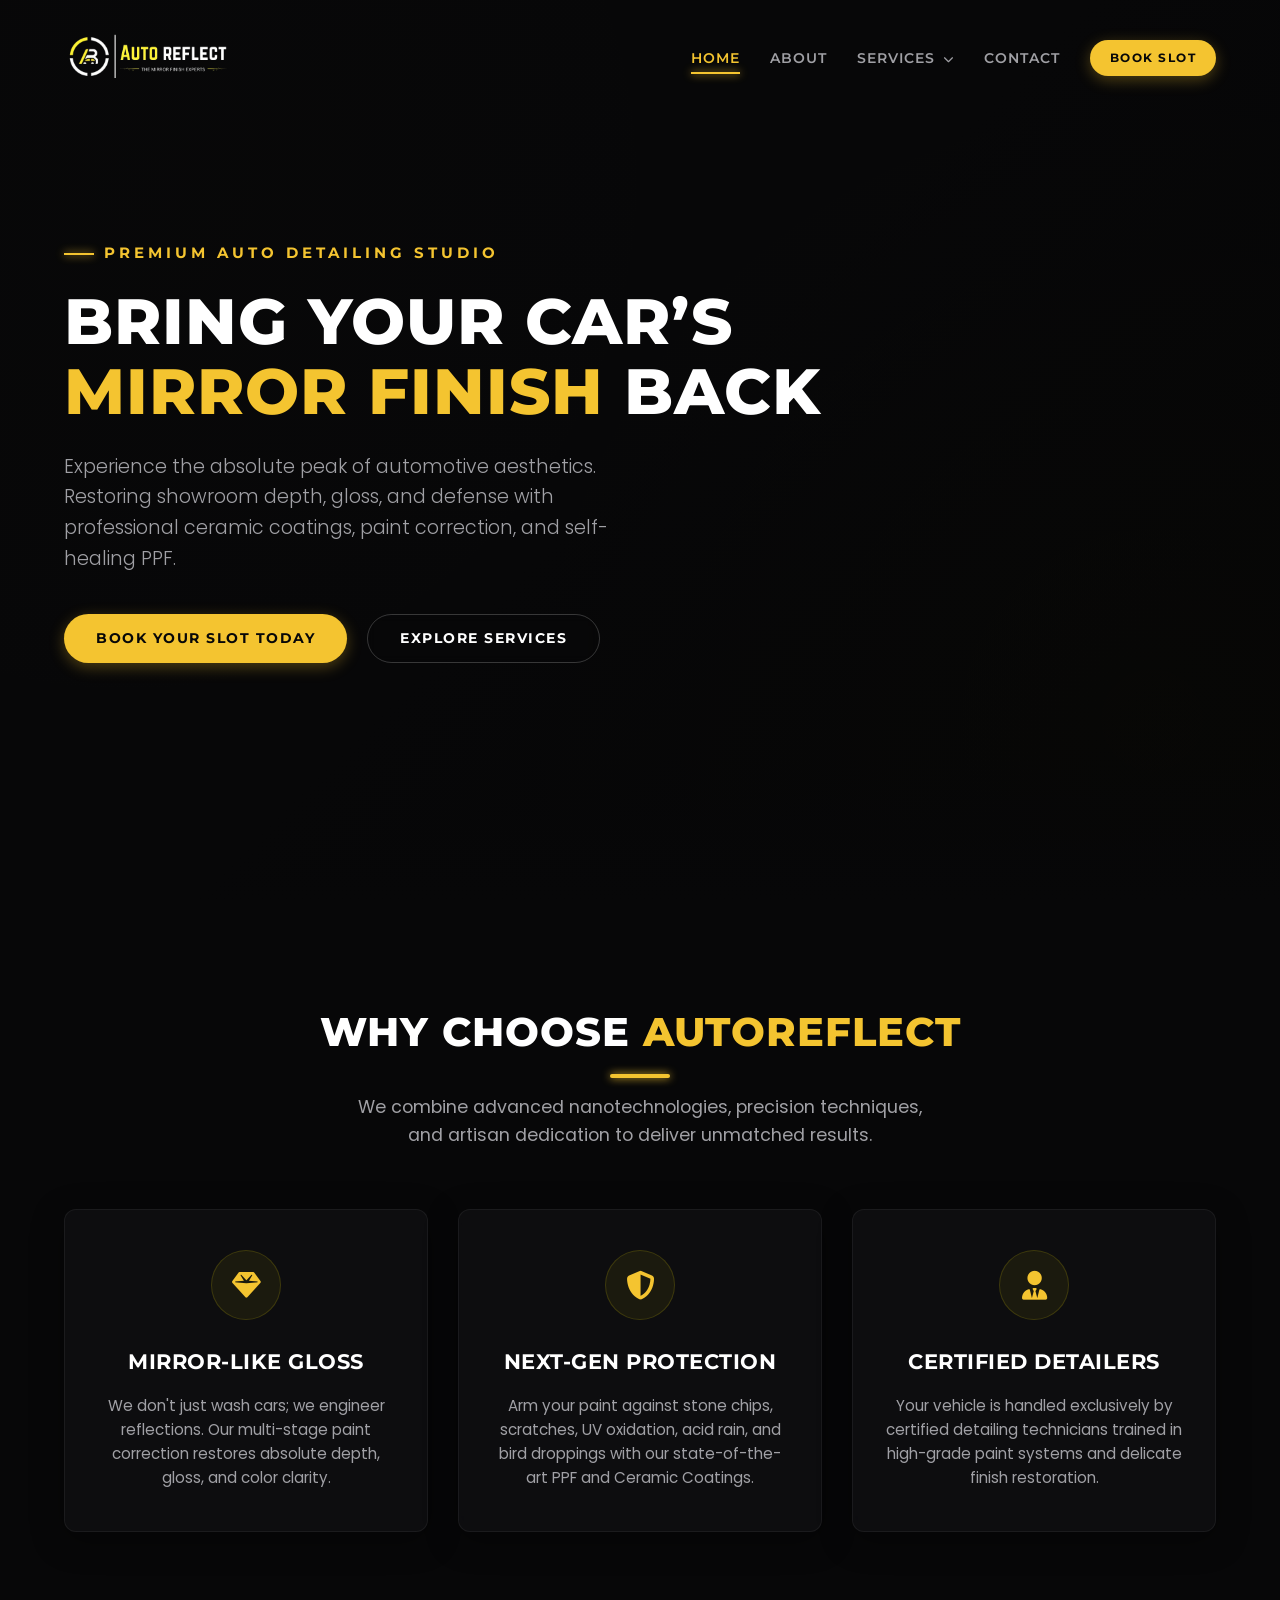
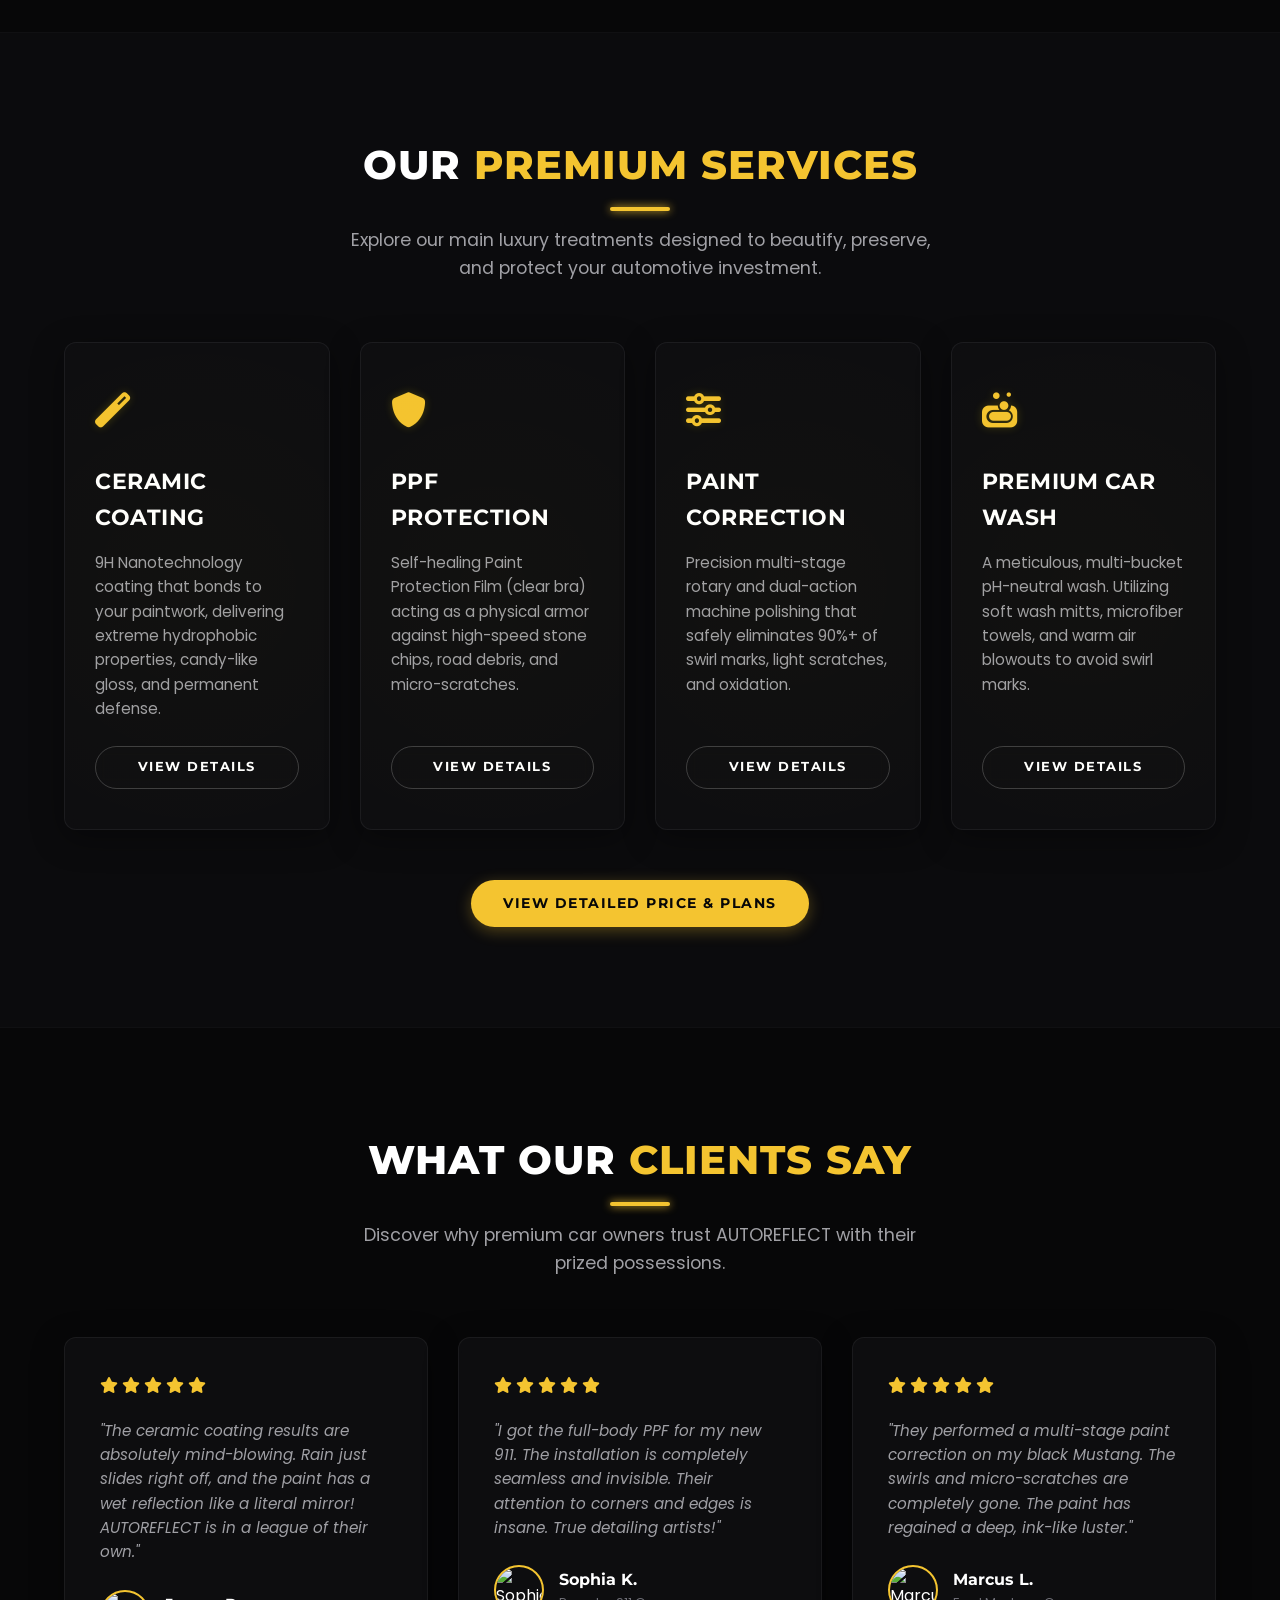
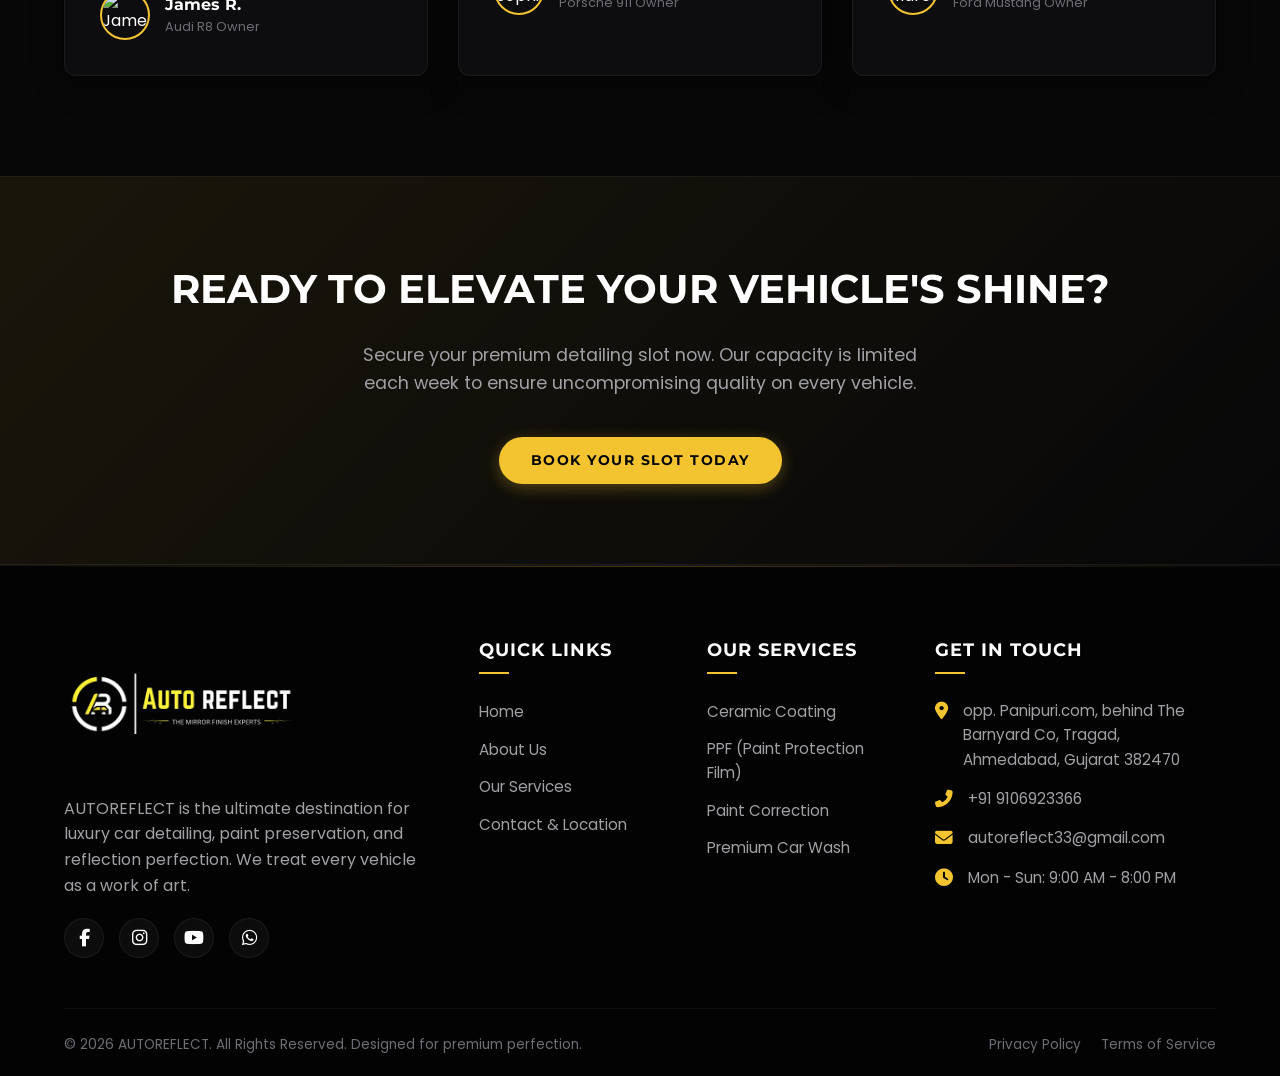
==== index.html @ 8449af45 "Initial commit - AutoReflect static website" ====
<!DOCTYPE html>
<html lang="en">
<head>
    <meta charset="UTF-8">
    <meta name="viewport" content="width=device-width, initial-scale=1.0">
    <meta name="description" content="AUTOREFLECT is a premium auto detailing studio. Bring your car's mirror finish back with our professional ceramic coating, PPF, paint correction, and custom washing services.">
    <meta name="keywords" content="auto detailing, ceramic coating, paint protection film, PPF, paint correction, car wash, luxury car care, mirror finish">
    <meta name="author" content="AUTOREFLECT">
    
    <!-- Dynamic Page Title -->
    <title>Home | AUTOREFLECT - The Mirror Finish Experts</title>
    
    <!-- Favicon -->
    <link rel="icon" type="image/png" href="Untitled_design__9_-removebg-preview.png">
    
    <!-- FontAwesome CDN for Premium Icons -->
    <link rel="stylesheet" href="https://cdnjs.cloudflare.com/ajax/libs/font-awesome/6.4.0/css/all.min.css" integrity="sha512-iecdLmaskl7CVkqkXNQ/ZH/XLlvWZOJyj7Yy7tcenmpD1ypASozpmT/E0iPtmFIB46ZmdtAc9eNBvH0H/ZpiBw==" crossorigin="anonymous" referrerpolicy="no-referrer" />
    
    <!-- Custom Stylesheet -->
    <link rel="stylesheet" href="style.css">
</head>
<body>

    <!-- Header Navigation -->
    <header>
        <div class="container">
            <a href="index.html" class="logo-container" aria-label="AUTOREFLECT Home">
                <img src="autoreflectpng.png" alt="AUTOREFLECT Logo" class="logo-img">
            </a>
            
            <!-- Mobile Menu Toggle Button -->
            <button class="hamburger" aria-label="Toggle Navigation menu">
                <span class="hamburger-line"></span>
                <span class="hamburger-line"></span>
                <span class="hamburger-line"></span>
            </button>
            
            <!-- Main Navigation Links -->
            <nav>
                <ul class="nav-menu">
                    <li><a href="index.html" class="nav-link">Home</a></li>
                    <li><a href="about.html" class="nav-link">About</a></li>
                    <li class="nav-item dropdown">
                        <a href="services.html" class="nav-link dropdown-toggle">Services <i class="fas fa-chevron-down" style="font-size: 0.65rem; margin-left: 3px; transition: var(--transition-fast);"></i></a>
                        <ul class="dropdown-menu">
                            <li><a href="ceramic.html" class="dropdown-link">Ceramic Coating</a></li>
                            <li><a href="ppf.html" class="dropdown-link">PPF Protection</a></li>
                            <li><a href="paint.html" class="dropdown-link">Paint Correction</a></li>
                            <li><a href="wash.html" class="dropdown-link">Premium Car Wash</a></li>
                        </ul>
                    </li>
                    <li><a href="contact.html" class="nav-link">Contact</a></li>
                    <li><a href="contact.html" class="btn btn-primary btn-glow btn-sm" style="padding: 8px 20px; font-size: 0.75rem;">Book Slot</a></li>
                </ul>
            </nav>
        </div>
    </header>

    <!-- Hero Section -->
    <section class="hero">
        <!-- Hero Background Image (Glossy Luxury Car) -->
        <div class="hero-bg home-hero-bg"></div>
        <div class="hero-overlay"></div>
        
        <div class="container">
            <div class="hero-content">
                <span class="hero-tagline">Premium Auto Detailing Studio</span>
                <h1 class="hero-title reveal">Bring Your Car’s <span class="highlight">Mirror Finish</span> Back</h1>
                <p class="hero-subtitle reveal delay-100">Experience the absolute peak of automotive aesthetics. Restoring showroom depth, gloss, and defense with professional ceramic coatings, paint correction, and self-healing PPF.</p>
                <div class="hero-buttons reveal delay-200">
                    <a href="contact.html" class="btn btn-primary btn-glow">Book Your Slot Today</a>
                    <a href="services.html" class="btn btn-secondary">Explore Services</a>
                </div>
            </div>
        </div>
    </section>

    <!-- Section 1: Why Choose Us -->
    <section class="why-choose-us" style="background-color: var(--bg-dark);">
        <div class="container">
            <div class="section-header reveal">
                <h2>Why Choose <span class="highlight">AUTOREFLECT</span></h2>
                <p>We combine advanced nanotechnologies, precision techniques, and artisan dedication to deliver unmatched results.</p>
            </div>
            
            <div class="why-grid">
                <!-- Card 1 -->
                <div class="why-card glass-panel reveal delay-100">
                    <div class="icon-box">
                        <i class="fas fa-gem"></i>
                    </div>
                    <h3>Mirror-Like Gloss</h3>
                    <p>We don't just wash cars; we engineer reflections. Our multi-stage paint correction restores absolute depth, gloss, and color clarity.</p>
                </div>
                
                <!-- Card 2 -->
                <div class="why-card glass-panel reveal delay-200">
                    <div class="icon-box">
                        <i class="fas fa-shield-halved"></i>
                    </div>
                    <h3>Next-Gen Protection</h3>
                    <p>Arm your paint against stone chips, scratches, UV oxidation, acid rain, and bird droppings with our state-of-the-art PPF and Ceramic Coatings.</p>
                </div>
                
                <!-- Card 3 -->
                <div class="why-card glass-panel reveal delay-300">
                    <div class="icon-box">
                        <i class="fas fa-user-tie"></i>
                    </div>
                    <h3>Certified Detailers</h3>
                    <p>Your vehicle is handled exclusively by certified detailing technicians trained in high-grade paint systems and delicate finish restoration.</p>
                </div>
            </div>
        </div>
    </section>

    <!-- Section 2: Our Services Preview -->
    <section class="services-preview" style="background-color: #0b0b0d; border-top: 1px solid rgba(255, 255, 255, 0.02); border-bottom: 1px solid rgba(255, 255, 255, 0.02);">
        <div class="container">
            <div class="section-header reveal">
                <h2>Our <span class="highlight">Premium Services</span></h2>
                <p>Explore our main luxury treatments designed to beautify, preserve, and protect your automotive investment.</p>
            </div>
            
            <div class="services-preview-grid">
                <!-- Service 1 -->
                <div class="service-card glass-panel reveal-left delay-100">
                    <div class="service-icon"><i class="fas fa-magic"></i></div>
                    <h3>Ceramic Coating</h3>
                    <p>9H Nanotechnology coating that bonds to your paintwork, delivering extreme hydrophobic properties, candy-like gloss, and permanent defense.</p>
                    <a href="ceramic.html" class="btn btn-secondary btn-sm" style="padding: 10px 20px; font-size: 0.8rem;">View Details</a>
                </div>
                
                <!-- Service 2 -->
                <div class="service-card glass-panel reveal-left">
                    <div class="service-icon"><i class="fas fa-shield"></i></div>
                    <h3>PPF Protection</h3>
                    <p>Self-healing Paint Protection Film (clear bra) acting as a physical armor against high-speed stone chips, road debris, and micro-scratches.</p>
                    <a href="ppf.html" class="btn btn-secondary btn-sm" style="padding: 10px 20px; font-size: 0.8rem;">View Details</a>
                </div>
                
                <!-- Service 3 -->
                <div class="service-card glass-panel reveal-right">
                    <div class="service-icon"><i class="fas fa-sliders"></i></div>
                    <h3>Paint Correction</h3>
                    <p>Precision multi-stage rotary and dual-action machine polishing that safely eliminates 90%+ of swirl marks, light scratches, and oxidation.</p>
                    <a href="paint.html" class="btn btn-secondary btn-sm" style="padding: 10px 20px; font-size: 0.8rem;">View Details</a>
                </div>
                
                <!-- Service 4 -->
                <div class="service-card glass-panel reveal-right delay-100">
                    <div class="service-icon"><i class="fas fa-soap"></i></div>
                    <h3>Premium Car Wash</h3>
                    <p>A meticulous, multi-bucket pH-neutral wash. Utilizing soft wash mitts, microfiber towels, and warm air blowouts to avoid swirl marks.</p>
                    <a href="wash.html" class="btn btn-secondary btn-sm" style="padding: 10px 20px; font-size: 0.8rem;">View Details</a>
                </div>
            </div>
            
            <div style="text-align: center; margin-top: 40px;" class="reveal">
                <a href="services.html" class="btn btn-primary btn-glow">View Detailed Price & Plans</a>
            </div>
        </div>
    </section>

    <!-- Section 3: Customer Trust / Reviews -->
    <section class="testimonials" style="background-color: var(--bg-dark);">
        <div class="container">
            <div class="section-header reveal">
                <h2>What Our <span class="highlight">Clients Say</span></h2>
                <p>Discover why premium car owners trust AUTOREFLECT with their prized possessions.</p>
            </div>
            
            <div class="testimonials-slider">
                <!-- Review 1 -->
                <div class="testimonial-card glass-panel reveal delay-100">
                    <div class="testimonial-stars">
                        <i class="fas fa-star"></i>
                        <i class="fas fa-star"></i>
                        <i class="fas fa-star"></i>
                        <i class="fas fa-star"></i>
                        <i class="fas fa-star"></i>
                    </div>
                    <p class="testimonial-text">"The ceramic coating results are absolutely mind-blowing. Rain just slides right off, and the paint has a wet reflection like a literal mirror! AUTOREFLECT is in a league of their own."</p>
                    <div class="testimonial-author">
                        <img src="https://images.unsplash.com/photo-1507003211169-0a1dd7228f2d?q=80&w=150&auto=format&fit=crop" alt="James R." class="author-img">
                        <div class="author-info">
                            <h4>James R.</h4>
                            <p>Audi R8 Owner</p>
                        </div>
                    </div>
                </div>
                
                <!-- Review 2 -->
                <div class="testimonial-card glass-panel reveal delay-200">
                    <div class="testimonial-stars">
                        <i class="fas fa-star"></i>
                        <i class="fas fa-star"></i>
                        <i class="fas fa-star"></i>
                        <i class="fas fa-star"></i>
                        <i class="fas fa-star"></i>
                    </div>
                    <p class="testimonial-text">"I got the full-body PPF for my new 911. The installation is completely seamless and invisible. Their attention to corners and edges is insane. True detailing artists!"</p>
                    <div class="testimonial-author">
                        <img src="https://images.unsplash.com/photo-1544005313-94ddf0286df2?q=80&w=150&auto=format&fit=crop" alt="Sophia K." class="author-img">
                        <div class="author-info">
                            <h4>Sophia K.</h4>
                            <p>Porsche 911 Owner</p>
                        </div>
                    </div>
                </div>
                
                <!-- Review 3 -->
                <div class="testimonial-card glass-panel reveal delay-300">
                    <div class="testimonial-stars">
                        <i class="fas fa-star"></i>
                        <i class="fas fa-star"></i>
                        <i class="fas fa-star"></i>
                        <i class="fas fa-star"></i>
                        <i class="fas fa-star"></i>
                    </div>
                    <p class="testimonial-text">"They performed a multi-stage paint correction on my black Mustang. The swirls and micro-scratches are completely gone. The paint has regained a deep, ink-like luster."</p>
                    <div class="testimonial-author">
                        <img src="https://images.unsplash.com/photo-1500648767791-00dcc994a43e?q=80&w=150&auto=format&fit=crop" alt="Marcus L." class="author-img">
                        <div class="author-info">
                            <h4>Marcus L.</h4>
                            <p>Ford Mustang Owner</p>
                        </div>
                    </div>
                </div>
            </div>
        </div>
    </section>

    <!-- Call to Action Banner -->
    <section class="cta-banner" style="background: linear-gradient(135deg, rgba(244, 196, 48, 0.08) 0%, rgba(7, 7, 8, 0.95) 100%); border-top: 1px solid var(--border-color); border-bottom: 1px solid var(--border-color); padding: 80px 0;">
        <div class="container" style="text-align: center;">
            <h2 class="reveal" style="font-family: var(--font-heading); font-size: 2.5rem; text-transform: uppercase; margin-bottom: 20px;">Ready to Elevate Your Vehicle's Shine?</h2>
            <p class="reveal delay-100" style="color: var(--text-gray); max-width: 600px; margin: 0 auto 40px; font-size: 1.1rem;">Secure your premium detailing slot now. Our capacity is limited each week to ensure uncompromising quality on every vehicle.</p>
            <a href="contact.html" class="btn btn-primary btn-glow btn-lg reveal delay-200">Book Your Slot Today</a>
        </div>
    </section>

    <!-- Footer Section -->
    <footer>
        <div class="container">
            <div class="footer-grid">
                <!-- Column 1: About & Branding -->
                <div class="footer-col footer-about">
                    <a href="index.html" class="logo-container" style="margin-bottom: 20px; display: inline-flex;">
                        <img src="autoreflectpng.png" alt="AUTOREFLECT Logo" class="logo-img">
                    </a>
                    <p>AUTOREFLECT is the ultimate destination for luxury car detailing, paint preservation, and reflection perfection. We treat every vehicle as a work of art.</p>
                    <div class="social-links">
                        <a href="https://facebook.com" target="_blank" rel="noopener noreferrer" class="social-icon" aria-label="Facebook"><i class="fab fa-facebook-f"></i></a>
                        <a href="https://www.instagram.com/autoreflectofficial?igsh=MTJyOGkwbnFkZjRxNw==" target="_blank" rel="noopener noreferrer" class="social-icon" aria-label="Instagram"><i class="fab fa-instagram"></i></a>
                        <a href="https://youtube.com/@autoreflect33?si=MOmMUop_4ER_bFYG" target="_blank" rel="noopener noreferrer" class="social-icon" aria-label="YouTube"><i class="fab fa-youtube"></i></a>
                        <a href="https://wa.me/919106923366" target="_blank" rel="noopener noreferrer" class="social-icon" aria-label="WhatsApp"><i class="fab fa-whatsapp"></i></a>
                    </div>
                </div>

                <!-- Column 2: Quick Links -->
                <div class="footer-col">
                    <h4>Quick Links</h4>
                    <ul class="footer-links">
                        <li><a href="index.html">Home</a></li>
                        <li><a href="about.html">About Us</a></li>
                        <li><a href="services.html">Our Services</a></li>
                        <li><a href="contact.html">Contact & Location</a></li>
                    </ul>
                </div>

                <!-- Column 3: Services -->
                <div class="footer-col">
                    <h4>Our Services</h4>
                    <ul class="footer-links">
                        <li><a href="ceramic.html">Ceramic Coating</a></li>
                        <li><a href="ppf.html">PPF (Paint Protection Film)</a></li>
                        <li><a href="paint.html">Paint Correction</a></li>
                        <li><a href="wash.html">Premium Car Wash</a></li>
                    </ul>
                </div>

                <!-- Column 4: Contact Info -->
                <div class="footer-col footer-contact">
                    <h4>Get In Touch</h4>
                    <ul>
                        <li>
                            <i class="fas fa-map-marker-alt"></i>
                            <span>opp. Panipuri.com, behind The Barnyard Co, Tragad, Ahmedabad, Gujarat 382470</span>
                        </li>
                        <li>
                            <i class="fas fa-phone-alt"></i>
                            <a href="tel:+919106923366">+91 9106923366</a>
                        </li>
                        <li>
                            <i class="fas fa-envelope"></i>
                            <a href="mailto:autoreflect33@gmail.com">autoreflect33@gmail.com</a>
                        </li>
                        <li>
                            <i class="fas fa-clock"></i>
                            <span>Mon - Sun: 9:00 AM - 8:00 PM</span>
                        </li>
                    </ul>
                </div>
            </div>

            <!-- Footer Bottom -->
            <div class="footer-bottom">
                <div class="copyright">
                    &copy; 2026 AUTOREFLECT. All Rights Reserved. Designed for premium perfection.
                </div>
                <div class="footer-legal">
                    <a href="#">Privacy Policy</a>
                    <a href="#">Terms of Service</a>
                </div>
            </div>
        </div>
    </footer>

    <!-- Custom Script -->
    <script src="script.js"></script>
</body>
</html>
---- style.css ----
/* ==========================================================================
   AUTOREFLECT - PREMIUM AUTO DETAILING STUDIO CSS
   ========================================================================== */

/* Import Premium Fonts */
@import url('https://fonts.googleapis.com/css2?family=Montserrat:ital,wght@0,300;0,400;0,500;0,600;0,700;0,800;1,400&family=Poppins:wght@300;400;500;600;700;800&display=swap');

/* CSS Custom Properties (Theme Tokens) */
:root {
    /* Color Palette */
    --bg-dark: #070708;
    --bg-card: rgba(18, 18, 20, 0.65);
    --bg-card-hover: rgba(26, 26, 30, 0.85);
    --primary-yellow: #f4c430;
    /* Reflective Warm Yellow */
    --accent-yellow: #ffe600;
    /* Bright Neon Yellow */
    --text-white: #ffffff;
    --text-gray: #a0a0a5;
    --text-dim: #6d6d75;
    --border-color: rgba(255, 255, 255, 0.06);
    --border-glow: rgba(255, 230, 0, 0.25);
    --border-glow-active: rgba(255, 230, 0, 0.8);

    /* Typography */
    --font-heading: 'Montserrat', sans-serif;
    --font-body: 'Poppins', sans-serif;

    /* Shadows & Glows */
    --glow-shadow: 0 0 20px rgba(255, 230, 0, 0.35);
    --glow-shadow-strong: 0 0 35px rgba(255, 230, 0, 0.6);
    --glass-shadow: 0 8px 32px 0 rgba(0, 0, 0, 0.37);

    /* Motion */
    --transition-smooth: all 0.4s cubic-bezier(0.25, 1, 0.5, 1);
    --transition-fast: all 0.2s ease;
}

/* Base Reset & Styling */
* {
    margin: 0;
    padding: 0;
    box-sizing: border-box;
    scroll-behavior: smooth;
}

body {
    background-color: var(--bg-dark);
    color: var(--text-white);
    font-family: var(--font-body);
    overflow-x: hidden;
    line-height: 1.6;
    background-image:
        radial-gradient(circle at 10% 20%, rgba(244, 196, 48, 0.03) 0%, transparent 40%),
        radial-gradient(circle at 90% 80%, rgba(255, 230, 0, 0.02) 0%, transparent 50%);
    background-attachment: fixed;
}

a {
    text-decoration: none;
    color: inherit;
    transition: var(--transition-fast);
}

img {
    max-width: 100%;
    height: auto;
    display: block;
}

/* Glassmorphism Utility */
.glass-panel {
    background: var(--bg-card);
    backdrop-filter: blur(14px);
    -webkit-backdrop-filter: blur(14px);
    border: 1px solid var(--border-color);
    box-shadow: var(--glass-shadow);
    border-radius: 12px;
    transition: var(--transition-smooth);
}

.glass-panel:hover {
    border-color: rgba(255, 230, 0, 0.25);
    box-shadow: 0 8px 32px 0 rgba(0, 0, 0, 0.45), 0 0 15px rgba(255, 230, 0, 0.1);
}

/* Button & CTA Utilities */
.btn {
    display: inline-flex;
    align-items: center;
    justify-content: center;
    padding: 12px 32px;
    font-family: var(--font-heading);
    font-weight: 700;
    font-size: 0.9rem;
    text-transform: uppercase;
    letter-spacing: 1.5px;
    border-radius: 50px;
    cursor: pointer;
    transition: var(--transition-smooth);
    border: none;
    position: relative;
    overflow: hidden;
}

.btn-primary {
    background-color: var(--primary-yellow);
    color: var(--bg-dark);
    box-shadow: 0 4px 15px rgba(244, 196, 48, 0.3);
}

.btn-primary:hover {
    background-color: var(--accent-yellow);
    box-shadow: var(--glow-shadow);
    transform: translateY(-3px);
}

.btn-secondary {
    background: transparent;
    color: var(--text-white);
    border: 1px solid rgba(255, 255, 255, 0.2);
    backdrop-filter: blur(5px);
}

.btn-secondary:hover {
    border-color: var(--primary-yellow);
    color: var(--primary-yellow);
    box-shadow: 0 0 15px rgba(244, 196, 48, 0.15);
    transform: translateY(-3px);
}

.btn-glow {
    animation: glow-pulse 2s infinite alternate;
}

/* Animations */
@keyframes glow-pulse {
    0% {
        box-shadow: 0 4px 15px rgba(244, 196, 48, 0.3);
    }

    100% {
        box-shadow: 0 4px 25px rgba(255, 230, 0, 0.7);
    }
}

@keyframes slide-in-top {
    0% {
        transform: translateY(-50px);
        opacity: 0;
    }

    100% {
        transform: translateY(0);
        opacity: 1;
    }
}

/* Section Common Styles */
section {
    padding: 100px 0;
    position: relative;
}

.container {
    width: 90%;
    max-width: 1200px;
    margin: 0 auto;
}

.section-header {
    text-align: center;
    margin-bottom: 60px;
}

.section-header h2 {
    font-family: var(--font-heading);
    font-size: 2.5rem;
    font-weight: 800;
    letter-spacing: 1px;
    text-transform: uppercase;
    margin-bottom: 15px;
    position: relative;
    display: inline-block;
}

.section-header h2::after {
    content: '';
    display: block;
    width: 60px;
    height: 4px;
    background-color: var(--primary-yellow);
    margin: 10px auto 0;
    border-radius: 2px;
    box-shadow: 0 0 8px var(--primary-yellow);
}

.section-header p {
    color: var(--text-gray);
    font-size: 1.1rem;
    max-width: 600px;
    margin: 0 auto;
}

.highlight {
    color: var(--primary-yellow);
}

/* ==========================================================================
   HEADER / NAVIGATION
   ========================================================================== */
header {
    position: fixed;
    top: 0;
    left: 0;
    width: 100%;
    z-index: 1000;
    padding: 8px 0;
    transition: var(--transition-smooth);
    border-bottom: 1px solid transparent;
}

header.scrolled {
    padding: 6px 0;
    background: rgba(7, 7, 8, 0.85);
    backdrop-filter: blur(20px);
    -webkit-backdrop-filter: blur(20px);
    border-bottom: 1px solid var(--border-color);
    box-shadow: 0 4px 30px rgba(0, 0, 0, 0.5);
}

header .container {
    display: flex;
    justify-content: space-between;
    align-items: center;
}

.logo-container {
    display: flex;
    flex-direction: column;
}

header .logo-img {
    height: 100px;
    width: auto;
    object-fit: contain;
    transition: var(--transition-smooth);
}

header.scrolled .logo-img {
    height: 80px;
}

footer .logo-img {
    height: 140px;
    width: auto;
    object-fit: contain;
    transition: var(--transition-smooth);
}

.logo-text {
    font-family: var(--font-heading);
    font-weight: 800;
    font-size: 1.6rem;
    letter-spacing: 2px;
    line-height: 1.1;
    color: var(--text-white);
}

.logo-text span {
    color: var(--primary-yellow);
    text-shadow: 0 0 10px rgba(255, 230, 0, 0.3);
}

.logo-subtitle {
    font-family: var(--font-heading);
    font-size: 0.55rem;
    font-weight: 600;
    letter-spacing: 2.2px;
    color: var(--text-gray);
    text-transform: uppercase;
}

/* Navigation Links */
.nav-menu {
    display: flex;
    list-style: none;
    gap: 30px;
    align-items: center;
}

.nav-link {
    font-family: var(--font-heading);
    font-weight: 600;
    font-size: 0.85rem;
    text-transform: uppercase;
    letter-spacing: 1px;
    color: var(--text-gray);
    padding: 8px 0;
    position: relative;
}

.nav-link:hover,
.nav-link.active {
    color: var(--primary-yellow);
}

.nav-link::after {
    content: '';
    position: absolute;
    bottom: 0;
    left: 0;
    width: 0;
    height: 2px;
    background-color: var(--primary-yellow);
    box-shadow: 0 0 8px var(--primary-yellow);
    transition: var(--transition-smooth);
}

.nav-link:hover::after,
.nav-link.active::after {
    width: 100%;
}

/* Hamburger Menu button */
.hamburger {
    display: none;
    cursor: pointer;
    background: transparent;
    border: none;
    z-index: 1100;
}

.hamburger-line {
    display: block;
    width: 28px;
    height: 3px;
    margin: 6px auto;
    background-color: var(--text-white);
    transition: var(--transition-smooth);
    border-radius: 2px;
}

/* Active hamburger states */
.hamburger.is-active .hamburger-line:nth-child(2) {
    opacity: 0;
}

.hamburger.is-active .hamburger-line:nth-child(1) {
    transform: translateY(9px) rotate(45deg);
    background-color: var(--primary-yellow);
}

.hamburger.is-active .hamburger-line:nth-child(3) {
    transform: translateY(-9px) rotate(-45deg);
    background-color: var(--primary-yellow);
}

/* Mobile Nav Styles */
@media (max-width: 768px) {
    .hamburger {
        display: block;
    }

    .nav-menu {
        position: fixed;
        top: 0;
        right: -100%;
        width: 80%;
        max-width: 320px;
        height: 100vh;
        background: rgba(7, 7, 8, 0.95);
        backdrop-filter: blur(25px);
        -webkit-backdrop-filter: blur(25px);
        border-left: 1px solid var(--border-color);
        flex-direction: column;
        justify-content: center;
        gap: 40px;
        transition: var(--transition-smooth);
        z-index: 1050;
    }

    .nav-menu.is-active {
        right: 0;
    }

    .nav-link {
        font-size: 1.1rem;
    }
}

/* ==========================================================================
   FOOTER
   ========================================================================== */
footer {
    background-color: #030304;
    border-top: 1px solid var(--border-color);
    padding: 70px 0 20px;
    position: relative;
    overflow: hidden;
}

footer::before {
    content: '';
    position: absolute;
    top: 0;
    left: 0;
    width: 100%;
    height: 1px;
    background: linear-gradient(90deg, transparent, var(--primary-yellow), transparent);
    opacity: 0.3;
}

.footer-grid {
    display: grid;
    grid-template-columns: 2fr 1fr 1fr 1.5fr;
    gap: 40px;
    margin-bottom: 50px;
}

.footer-col h4 {
    font-family: var(--font-heading);
    font-size: 1.1rem;
    font-weight: 700;
    letter-spacing: 1px;
    text-transform: uppercase;
    margin-bottom: 25px;
    color: var(--text-white);
    position: relative;
}

.footer-col h4::after {
    content: '';
    display: block;
    width: 30px;
    height: 2px;
    background-color: var(--primary-yellow);
    margin-top: 8px;
}

.footer-about p {
    color: var(--text-gray);
    margin-bottom: 20px;
    padding-right: 20px;
}

.social-links {
    display: flex;
    gap: 15px;
}

.social-icon {
    width: 40px;
    height: 40px;
    border-radius: 50%;
    background: rgba(255, 255, 255, 0.04);
    border: 1px solid var(--border-color);
    display: flex;
    align-items: center;
    justify-content: center;
    font-size: 1.1rem;
    color: var(--text-white);
    transition: var(--transition-smooth);
}

.social-icon:hover {
    color: var(--bg-dark);
    background-color: var(--primary-yellow);
    border-color: var(--primary-yellow);
    box-shadow: 0 0 12px rgba(255, 215, 0, 0.5);
    transform: translateY(-3px);
}

.footer-links {
    list-style: none;
}

.footer-links li {
    margin-bottom: 12px;
}

.footer-links a {
    color: var(--text-gray);
    font-size: 0.95rem;
    display: inline-block;
}

.footer-links a:hover {
    color: var(--primary-yellow);
    transform: translateX(5px);
}

.footer-contact li {
    display: flex;
    align-items: flex-start;
    gap: 15px;
    margin-bottom: 15px;
    color: var(--text-gray);
    font-size: 0.95rem;
}

.footer-contact i {
    color: var(--primary-yellow);
    font-size: 1.1rem;
    margin-top: 3px;
}

.footer-bottom {
    border-top: 1px solid rgba(255, 255, 255, 0.05);
    padding-top: 25px;
    display: flex;
    justify-content: space-between;
    align-items: center;
    flex-wrap: wrap;
    gap: 15px;
}

.copyright {
    color: var(--text-dim);
    font-size: 0.85rem;
}

.footer-legal {
    display: flex;
    gap: 20px;
}

.footer-legal a {
    color: var(--text-dim);
    font-size: 0.85rem;
}

.footer-legal a:hover {
    color: var(--text-gray);
}

@media (max-width: 992px) {
    .footer-grid {
        grid-template-columns: 1fr 1fr;
        gap: 30px;
    }
}

@media (max-width: 576px) {
    .footer-grid {
        grid-template-columns: 1fr;
    }

    .footer-bottom {
        flex-direction: column;
        text-align: center;
    }
}

/* ==========================================================================
   HOME PAGE (index.php) SPECIFIC STYLES
   ========================================================================== */
/* Hero Section */
.hero {
    height: 100vh;
    min-height: 650px;
    display: flex;
    align-items: center;
    position: relative;
    overflow: hidden;
}

.hero-bg {
    position: absolute;
    top: 0;
    left: 0;
    width: 100%;
    height: 100%;
    z-index: 1;
    background-size: cover;
    background-position: center;
    background-repeat: no-repeat;
}

.home-hero-bg {
    background-image: url('https://images.unsplash.com/photo-1618843479313-40f8afb4b4d8?q=80&w=1600&auto=format&fit=crop');
}

/* Luxury Overlay */
.hero-overlay {
    position: absolute;
    top: 0;
    left: 0;
    width: 100%;
    height: 100%;
    background: linear-gradient(135deg, rgba(7, 7, 8, 0.95) 0%, rgba(7, 7, 8, 0.8) 50%, rgba(0, 0, 0, 0.4) 100%);
    z-index: 2;
}

.hero-overlay::after {
    content: '';
    position: absolute;
    bottom: 0;
    left: 0;
    width: 100%;
    height: 150px;
    background: linear-gradient(to top, var(--bg-dark), transparent);
}

.hero .container {
    position: relative;
    z-index: 3;
    display: flex;
    flex-direction: column;
    justify-content: center;
}

.hero-tagline {
    font-family: var(--font-heading);
    font-weight: 700;
    font-size: 0.95rem;
    color: var(--primary-yellow);
    text-transform: uppercase;
    letter-spacing: 4px;
    margin-bottom: 20px;
    display: inline-flex;
    align-items: center;
    gap: 10px;
    animation: slide-in-top 0.8s ease;
}

.hero-tagline::before {
    content: '';
    width: 30px;
    height: 2px;
    background-color: var(--primary-yellow);
    box-shadow: 0 0 8px var(--primary-yellow);
}

.hero-title {
    font-family: var(--font-heading);
    font-size: 4rem;
    font-weight: 800;
    line-height: 1.1;
    text-transform: uppercase;
    letter-spacing: 1px;
    max-width: 800px;
    margin-bottom: 25px;
    color: var(--text-white);
}

.hero-subtitle {
    font-size: 1.2rem;
    color: var(--text-gray);
    max-width: 600px;
    margin-bottom: 40px;
    font-weight: 300;
}

.hero-buttons {
    display: flex;
    gap: 20px;
    flex-wrap: wrap;
}

@media (max-width: 768px) {
    .hero-bg {
        background-position: 62% center;
    }

    .home-hero-bg {
        background-image: url('https://images.unsplash.com/photo-1603584173870-7f23fdae1b7a?q=80&w=1000&auto=format&fit=crop');
        background-position: center;
    }

    .hero-title {
        font-size: 2.5rem;
    }

    .hero-subtitle {
        font-size: 1rem;
    }
}

/* Why Choose Us Section */
.why-grid {
    display: grid;
    grid-template-columns: repeat(auto-fit, minmax(300px, 1fr));
    gap: 30px;
}

.why-card {
    padding: 40px 30px;
    border-radius: 12px;
    text-align: center;
    position: relative;
    overflow: hidden;
}

.why-card::before {
    content: '';
    position: absolute;
    top: 0;
    left: 0;
    width: 100%;
    height: 100%;
    background: radial-gradient(circle at top right, rgba(255, 230, 0, 0.05), transparent 60%);
    opacity: 0;
    transition: var(--transition-smooth);
}

.why-card:hover::before {
    opacity: 1;
}

.why-card:hover {
    border-color: var(--border-glow-active);
    box-shadow: var(--glow-shadow);
    transform: translateY(-8px);
}

.icon-box {
    width: 70px;
    height: 70px;
    border-radius: 50%;
    background: rgba(255, 230, 0, 0.06);
    border: 1px solid rgba(255, 230, 0, 0.15);
    display: flex;
    align-items: center;
    justify-content: center;
    margin: 0 auto 25px;
    font-size: 1.8rem;
    color: var(--primary-yellow);
    transition: var(--transition-smooth);
}

.why-card:hover .icon-box {
    background: var(--primary-yellow);
    color: var(--bg-dark);
    box-shadow: 0 0 20px rgba(255, 230, 0, 0.4);
    transform: scale(1.1) rotate(5deg);
}

.why-card h3 {
    font-family: var(--font-heading);
    font-size: 1.3rem;
    font-weight: 700;
    margin-bottom: 15px;
    text-transform: uppercase;
    letter-spacing: 0.5px;
}

.why-card p {
    color: var(--text-gray);
    font-size: 0.95rem;
}

/* Service Preview on Home */
.services-preview-grid {
    display: grid;
    grid-template-columns: repeat(auto-fit, minmax(260px, 1fr));
    gap: 30px;
    margin-bottom: 50px;
}

/* Testimonial Section */
.testimonials-slider {
    display: grid;
    grid-template-columns: repeat(auto-fit, minmax(320px, 1fr));
    gap: 30px;
}

.testimonial-card {
    padding: 35px;
    position: relative;
}

.testimonial-stars {
    color: var(--primary-yellow);
    margin-bottom: 20px;
    font-size: 1rem;
}

.testimonial-text {
    font-style: italic;
    color: var(--text-gray);
    margin-bottom: 25px;
    font-size: 0.95rem;
}

.testimonial-author {
    display: flex;
    align-items: center;
    gap: 15px;
}

.author-img {
    width: 50px;
    height: 50px;
    border-radius: 50%;
    border: 2px solid var(--primary-yellow);
    object-fit: cover;
}

.author-info h4 {
    font-family: var(--font-heading);
    font-size: 1rem;
    font-weight: 700;
}

.author-info p {
    color: var(--text-dim);
    font-size: 0.8rem;
}

/* ==========================================================================
   ABOUT PAGE (about.php) STYLES
   ========================================================================== */
.about-hero {
    padding-top: 180px;
    padding-bottom: 90px;
    background: linear-gradient(to bottom, rgba(7, 7, 8, 0.85), rgba(7, 7, 8, 0.95)), url('https://images.unsplash.com/photo-1617788138017-80ad40651399?q=80&w=1600&auto=format&fit=crop');
    background-size: cover;
    background-position: center 50%;
    background-repeat: no-repeat;
    border-bottom: 0px solid var(--border-color);
}

.about-intro-grid {
    display: grid;
    grid-template-columns: 1.2fr 1fr;
    gap: 60px;
    align-items: center;
    margin-bottom: 100px;
}

.about-img-container {
    position: relative;
}

.about-img-frame {
    border-radius: 12px;
    overflow: hidden;
    position: relative;
    border: 1px solid var(--border-color);
    box-shadow: 0 20px 40px rgba(0, 0, 0, 0.5);
}

.about-img-frame::after {
    content: '';
    position: absolute;
    top: 0;
    left: 0;
    width: 100%;
    height: 100%;
    background: linear-gradient(to right, rgba(7, 7, 8, 0.4), transparent);
}

.about-img-badge {
    position: absolute;
    bottom: -20px;
    right: -20px;
    padding: 20px 30px;
    text-align: center;
    z-index: 10;
}

.about-img-badge span {
    display: block;
}

.badge-num {
    font-family: var(--font-heading);
    font-size: 2.2rem;
    font-weight: 800;
    color: var(--primary-yellow);
    line-height: 1;
}

.badge-text {
    font-size: 0.75rem;
    font-weight: 600;
    text-transform: uppercase;
    letter-spacing: 1px;
    color: var(--text-white);
}

.about-intro-text h3 {
    font-family: var(--font-heading);
    font-size: 1.8rem;
    margin-bottom: 20px;
    text-transform: uppercase;
}

.about-intro-text p {
    color: var(--text-gray);
    margin-bottom: 20px;
}

/* Mission & Vision Section */
.mission-vision-grid {
    display: grid;
    grid-template-columns: 1fr 1fr;
    gap: 40px;
    margin-bottom: 80px;
}

.mv-card {
    padding: 40px;
}

.mv-card h3 {
    font-family: var(--font-heading);
    font-size: 1.5rem;
    font-weight: 700;
    margin-bottom: 20px;
    text-transform: uppercase;
    display: flex;
    align-items: center;
    gap: 15px;
}

.mv-card h3 i {
    color: var(--primary-yellow);
}

.mv-card p {
    color: var(--text-gray);
}

/* Core Values / Bullet points */
.values-list {
    margin-top: 25px;
    list-style: none;
}

.values-list li {
    display: flex;
    align-items: flex-start;
    gap: 15px;
    margin-bottom: 18px;
    color: var(--text-gray);
}

.values-list li i {
    color: var(--primary-yellow);
    margin-top: 4px;
    font-size: 1.1rem;
    text-shadow: 0 0 5px rgba(255, 230, 0, 0.4);
}

.values-list strong {
    color: var(--text-white);
}

@media (max-width: 992px) {
    .about-intro-grid {
        grid-template-columns: 1fr;
        gap: 40px;
    }

    .about-img-badge {
        bottom: 10px;
        right: 10px;
    }

    .mission-vision-grid {
        grid-template-columns: 1fr;
    }
}

/* ==========================================================================
   SERVICES PAGE (services.php) STYLES
   ========================================================================== */
.services-hero {
    padding-top: 180px;
    padding-bottom: 90px;
    background: linear-gradient(to bottom, rgba(7, 7, 8, 0.85), rgba(7, 7, 8, 0.95)), url('https://images.unsplash.com/photo-1601362840469-8178875af785?q=80&w=1600&auto=format&fit=crop');
    background-size: cover;
    background-position: center;
    background-repeat: no-repeat;
    border-bottom: 1px solid var(--border-color);
}

.services-list-grid {
    display: grid;
    grid-template-columns: repeat(auto-fit, minmax(280px, 1fr));
    gap: 30px;
    margin-top: 50px;
}

.service-card {
    padding: 40px 30px;
    display: flex;
    flex-direction: column;
    height: 100%;
    position: relative;
    overflow: hidden;
}

.service-card::after {
    content: '';
    position: absolute;
    top: -50%;
    left: -50%;
    width: 200%;
    height: 200%;
    background: radial-gradient(circle, rgba(255, 230, 0, 0.02) 0%, transparent 60%);
    pointer-events: none;
    transition: var(--transition-smooth);
}

.service-card:hover::after {
    background: radial-gradient(circle, rgba(255, 230, 0, 0.05) 0%, transparent 60%);
}

.service-card:hover {
    border-color: var(--accent-yellow);
    box-shadow: var(--glow-shadow);
    transform: translateY(-10px);
}

.service-icon {
    font-size: 2.2rem;
    color: var(--primary-yellow);
    margin-bottom: 25px;
    text-shadow: 0 0 10px rgba(255, 230, 0, 0.2);
    transition: var(--transition-smooth);
}

.service-card:hover .service-icon {
    transform: scale(1.1);
    color: var(--accent-yellow);
    text-shadow: 0 0 15px rgba(255, 230, 0, 0.5);
}

.service-card h3 {
    font-family: var(--font-heading);
    font-size: 1.4rem;
    font-weight: 700;
    text-transform: uppercase;
    letter-spacing: 0.5px;
    margin-bottom: 15px;
    color: var(--text-white);
}

.service-card p {
    color: var(--text-gray);
    font-size: 0.95rem;
    margin-bottom: 25px;
    flex-grow: 1;
}

.service-features {
    list-style: none;
    margin-bottom: 30px;
    border-top: 1px solid rgba(255, 255, 255, 0.05);
    padding-top: 20px;
}

.service-features li {
    display: flex;
    align-items: center;
    gap: 10px;
    font-size: 0.85rem;
    color: var(--text-gray);
    margin-bottom: 10px;
}

.service-features li i {
    color: var(--primary-yellow);
}

.service-card .btn {
    width: 100%;
}

/* ==========================================================================
   CONTACT PAGE (contact.php) STYLES
   ========================================================================== */
.contact-hero {
    padding-top: 180px;
    padding-bottom: 90px;
    background: linear-gradient(to bottom, rgba(7, 7, 8, 0.85), rgba(7, 7, 8, 0.95)), url('https://images.unsplash.com/photo-1619642751034-765dfdf7c58e?q=80&w=1600&auto=format&fit=crop');
    background-size: cover;
    background-position: center;
    background-repeat: no-repeat;
    border-bottom: 0px solid var(--border-color);
}

.contact-grid {
    display: grid;
    grid-template-columns: 1fr 1.5fr;
    gap: 50px;
    margin-bottom: 80px;
}

.contact-info-panel {
    padding: 40px;
}

.contact-info-panel h3 {
    font-family: var(--font-heading);
    font-size: 1.6rem;
    font-weight: 700;
    text-transform: uppercase;
    margin-bottom: 25px;
    color: var(--text-white);
}

.contact-info-panel p {
    color: var(--text-gray);
    margin-bottom: 35px;
}

.contact-details {
    display: flex;
    flex-direction: column;
    gap: 25px;
    margin-bottom: 40px;
}

.contact-detail-item {
    display: flex;
    gap: 20px;
    align-items: flex-start;
}

.contact-detail-item .icon-box {
    margin: 0;
    width: 50px;
    height: 50px;
    font-size: 1.2rem;
    flex-shrink: 0;
}

.detail-content h4 {
    font-family: var(--font-heading);
    font-size: 0.9rem;
    text-transform: uppercase;
    letter-spacing: 0.5px;
    color: var(--text-white);
    margin-bottom: 5px;
}

.detail-content p {
    color: var(--text-gray);
    margin-bottom: 0;
    font-size: 0.95rem;
}

.detail-content a:hover {
    color: var(--primary-yellow);
}

/* WhatsApp Banner Link */
.whatsapp-banner {
    display: flex;
    align-items: center;
    justify-content: center;
    gap: 12px;
    padding: 15px;
    background: rgba(37, 211, 102, 0.1);
    border: 1px solid rgba(37, 211, 102, 0.2);
    border-radius: 8px;
    color: #25d366;
    font-weight: 600;
    font-size: 0.95rem;
    transition: var(--transition-smooth);
}

.whatsapp-banner:hover {
    background: #25d366;
    color: #000;
    box-shadow: 0 0 15px rgba(37, 211, 102, 0.4);
    transform: translateY(-2px);
}

.whatsapp-banner i {
    font-size: 1.3rem;
}

/* Contact Form */
.contact-form-panel {
    padding: 40px;
}

.contact-form-panel h3 {
    font-family: var(--font-heading);
    font-size: 1.6rem;
    font-weight: 700;
    text-transform: uppercase;
    margin-bottom: 30px;
    color: var(--text-white);
}

.form-group-row {
    display: grid;
    grid-template-columns: 1fr 1fr;
    gap: 20px;
}

.form-group {
    margin-bottom: 25px;
}

.form-label {
    display: block;
    font-family: var(--font-heading);
    font-size: 0.75rem;
    font-weight: 600;
    text-transform: uppercase;
    letter-spacing: 1px;
    color: var(--text-gray);
    margin-bottom: 8px;
}

.form-control {
    width: 100%;
    background: rgba(0, 0, 0, 0.25);
    border: 1px solid rgba(255, 255, 255, 0.08);
    border-radius: 6px;
    padding: 14px 20px;
    color: var(--text-white);
    font-family: var(--font-body);
    font-size: 0.95rem;
    transition: var(--transition-smooth);
}

.form-control:focus {
    outline: none;
    border-color: var(--primary-yellow);
    background: rgba(0, 0, 0, 0.4);
    box-shadow: 0 0 15px rgba(255, 230, 0, 0.1);
}

textarea.form-control {
    resize: vertical;
    min-height: 140px;
}

.contact-form-panel .btn {
    width: 100%;
}

/* Google Map Container */
.map-section {
    padding-bottom: 100px;
}

.map-container {
    border-radius: 12px;
    overflow: hidden;
    border: 1px solid var(--border-color);
    box-shadow: var(--glass-shadow);
    transition: var(--transition-smooth);
    position: relative;
    height: 450px;
}

.map-container:hover {
    border-color: var(--accent-yellow);
    box-shadow: var(--glow-shadow);
}

.map-container iframe {
    width: 100%;
    height: 100%;
    border: none;
    filter: invert(90%) hue-rotate(180deg) grayscale(10%) contrast(90%);
}

@media (max-width: 992px) {
    .contact-grid {
        grid-template-columns: 1fr;
        gap: 40px;
    }
}

@media (max-width: 576px) {
    .form-group-row {
        grid-template-columns: 1fr;
        gap: 0;
    }

    .contact-info-panel,
    .contact-form-panel {
        padding: 30px 20px;
    }
}

/* ==========================================================================
   SCROLL REVEAL & JS UTILITIES
   ========================================================================== */
.reveal {
    position: relative;
    opacity: 0;
    transform: translateY(30px);
    transition: all 0.8s cubic-bezier(0.25, 1, 0.5, 1);
}

.reveal.active {
    opacity: 1;
    transform: translateY(0);
}

.reveal-left {
    position: relative;
    opacity: 0;
    transform: translateX(-40px);
    transition: all 0.8s cubic-bezier(0.25, 1, 0.5, 1);
}

.reveal-left.active {
    opacity: 1;
    transform: translateX(0);
}

.reveal-right {
    position: relative;
    opacity: 0;
    transform: translateX(40px);
    transition: all 0.8s cubic-bezier(0.25, 1, 0.5, 1);
}

.reveal-right.active {
    opacity: 1;
    transform: translateX(0);
}

.delay-100 {
    transition-delay: 100ms;
}

.delay-200 {
    transition-delay: 200ms;
}

.delay-300 {
    transition-delay: 300ms;
}

.delay-400 {
    transition-delay: 400ms;
}

.delay-500 {
    transition-delay: 500ms;
}

/* ==========================================================================
   BEFORE & AFTER SLIDER
   ========================================================================== */
.before-after-wrapper {
    margin: 40px auto;
    max-width: 800px;
    width: 100%;
    text-align: center;
}

.before-after-slider-container {
    position: relative;
    width: 100%;
    height: 480px;
    border-radius: 12px;
    overflow: hidden;
    border: 1px solid var(--border-color);
    box-shadow: var(--glass-shadow);
    transition: var(--transition-smooth);
}

.before-after-slider-container:hover {
    border-color: var(--primary-yellow);
    box-shadow: var(--glow-shadow);
}

.before-after-img-wrapper {
    position: absolute;
    top: 0;
    left: 0;
    width: 100%;
    height: 100%;
}

.before-after-img-wrapper img {
    width: 100%;
    height: 100%;
    object-fit: cover;
    pointer-events: none;
}

.before-after-img-wrapper.before-img {
    z-index: 1;
}

.before-after-img-wrapper.after-img {
    z-index: 2;
    clip-path: polygon(0 0, 50% 0, 50% 100%, 0 100%);
}

/* Range input cover */
.before-after-slider-container .slider-handle {
    position: absolute;
    top: 0;
    left: 0;
    width: 100%;
    height: 100%;
    background: transparent;
    opacity: 0;
    cursor: ew-resize;
    z-index: 10;
    -webkit-appearance: none;
    appearance: none;
}

.before-after-slider-container .slider-bar {
    position: absolute;
    top: 0;
    left: 50%;
    width: 3px;
    height: 100%;
    background-color: var(--primary-yellow);
    box-shadow: 0 0 10px var(--primary-yellow), 0 0 20px var(--primary-yellow);
    z-index: 5;
    pointer-events: none;
    transform: translateX(-50%);
}

.before-after-slider-container .slider-button {
    position: absolute;
    top: 50%;
    left: 50%;
    width: 50px;
    height: 50px;
    border-radius: 50%;
    background-color: var(--bg-dark);
    border: 3px solid var(--primary-yellow);
    color: var(--primary-yellow);
    box-shadow: 0 0 20px rgba(255, 230, 0, 0.5);
    display: flex;
    align-items: center;
    justify-content: center;
    transform: translate(-50%, -50%);
    z-index: 6;
    pointer-events: none;
    font-size: 1.1rem;
    transition: transform 0.1s ease;
}

.slider-label {
    position: absolute;
    bottom: 20px;
    background: rgba(0, 0, 0, 0.7);
    padding: 6px 14px;
    font-family: var(--font-heading);
    font-weight: 700;
    font-size: 0.75rem;
    text-transform: uppercase;
    letter-spacing: 1px;
    border-radius: 4px;
    border: 1px solid var(--border-color);
    pointer-events: none;
    z-index: 3;
}

.slider-label.label-before {
    right: 20px;
    color: #ff4d4d;
    border-color: rgba(255, 77, 77, 0.3);
}

.slider-label.label-after {
    left: 20px;
    color: var(--primary-yellow);
    border-color: rgba(244, 196, 48, 0.3);
}

@media (max-width: 768px) {
    .before-after-slider-container {
        height: 320px;
    }
}

/* ==========================================================================
   LUXURY SHOWCASE MIXED IMAGE LAYOUTS
   ========================================================================== */
.showcase-grid-wrapper {
    margin-top: 60px;
}

/* Layout 1: Left large image + right 2 small stacked (Grid composition) */
.layout-asymmetric-3 {
    display: grid;
    grid-template-columns: 1.6fr 1fr;
    gap: 30px;
}

.layout-asymmetric-3 .large-img {
    height: 530px;
    border-radius: 12px;
    overflow: hidden;
    position: relative;
    border: 1px solid var(--border-color);
}

.layout-asymmetric-3 .small-img-stack {
    display: flex;
    flex-direction: column;
    gap: 30px;
}

.layout-asymmetric-3 .small-img {
    height: 250px;
    border-radius: 12px;
    overflow: hidden;
    position: relative;
    border: 1px solid var(--border-color);
}

/* Layout 2: Overlapping offset layout (floating panels) */
.layout-overlapping-panels {
    display: grid;
    grid-template-columns: 1fr 1fr;
    gap: 50px;
    align-items: center;
    position: relative;
    height: 550px;
    margin-bottom: 50px;
}

.layout-overlapping-panels .panel-bg {
    height: 480px;
    width: 85%;
    border-radius: 12px;
    overflow: hidden;
    border: 1px solid var(--border-color);
    position: absolute;
    left: 0;
    bottom: 0;
    z-index: 1;
}

.layout-overlapping-panels .panel-floating {
    height: 380px;
    width: 60%;
    border-radius: 12px;
    overflow: hidden;
    border: 2px solid var(--primary-yellow);
    box-shadow: var(--glow-shadow);
    position: absolute;
    right: 0;
    top: 0;
    z-index: 2;
}

/* Layout 3: Horizontal widescreen layout + split blocks */
.layout-widescreen-split {
    display: flex;
    flex-direction: column;
    gap: 30px;
}

.layout-widescreen-split .wide-banner {
    height: 380px;
    border-radius: 12px;
    overflow: hidden;
    border: 1px solid var(--border-color);
    position: relative;
}

.layout-widescreen-split .split-cols {
    display: grid;
    grid-template-columns: 1fr 1fr;
    gap: 30px;
}

.layout-widescreen-split .split-col-img {
    height: 260px;
    border-radius: 12px;
    overflow: hidden;
    border: 1px solid var(--border-color);
}

/* Layout 4: Alternating Grid */
.layout-alternating-grid {
    display: grid;
    grid-template-columns: 1fr 1.2fr 1fr;
    gap: 25px;
    align-items: center;
}

.layout-alternating-grid .col-tall {
    height: 480px;
    border-radius: 12px;
    overflow: hidden;
    border: 1px solid var(--border-color);
}

.layout-alternating-grid .col-stack {
    display: flex;
    flex-direction: column;
    gap: 25px;
}

.layout-alternating-grid .col-square {
    height: 227px;
    border-radius: 12px;
    overflow: hidden;
    border: 1px solid var(--border-color);
}

/* Common Image zoom transitions */
.gallery-img-container {
    width: 100%;
    height: 100%;
    position: relative;
    cursor: pointer;
    overflow: hidden;
}

.gallery-img-container img {
    width: 100%;
    height: 100%;
    object-fit: cover;
    transition: transform 0.6s cubic-bezier(0.25, 1, 0.5, 1);
}

.gallery-img-container:hover img {
    transform: scale(1.08);
}

.gallery-img-container .img-overlay-glow {
    position: absolute;
    top: 0;
    left: 0;
    width: 100%;
    height: 100%;
    background: linear-gradient(to top, rgba(7, 7, 8, 0.7), transparent);
    opacity: 0.8;
    transition: var(--transition-smooth);
}

.gallery-img-container:hover .img-overlay-glow {
    background: linear-gradient(to top, rgba(255, 230, 0, 0.15), transparent);
}

/* Responsive adjustments for layouts */
@media (max-width: 992px) {
    .layout-asymmetric-3 {
        grid-template-columns: 1fr;
    }

    .layout-asymmetric-3 .large-img {
        height: 380px;
    }

    .layout-overlapping-panels {
        display: flex;
        flex-direction: column;
        height: auto;
        gap: 30px;
    }

    .layout-overlapping-panels .panel-bg,
    .layout-overlapping-panels .panel-floating {
        position: relative;
        width: 100%;
        height: 300px;
        left: auto;
        right: auto;
        top: auto;
        bottom: auto;
    }

    .layout-widescreen-split .split-cols {
        grid-template-columns: 1fr;
    }

    .layout-alternating-grid {
        grid-template-columns: 1fr;
    }

    .layout-alternating-grid .col-tall {
        height: 300px;
    }
}

/* ==========================================================================
   DROPDOWN MENU STYLES
   ========================================================================== */
.nav-item.dropdown {
    position: relative;
}

/* Dropdown menu container styling */
.dropdown-menu {
    position: absolute;
    top: 100%;
    left: 50%;
    transform: translateX(-50%) translateY(15px);
    width: 220px;
    background: rgba(11, 11, 13, 0.96);
    backdrop-filter: blur(20px);
    -webkit-backdrop-filter: blur(20px);
    border: 1px solid var(--border-color);
    box-shadow: 0 15px 35px rgba(0, 0, 0, 0.7), 0 0 20px rgba(255, 230, 0, 0.05);
    border-radius: 8px;
    list-style: none;
    padding: 12px 0;
    opacity: 0;
    visibility: hidden;
    transition: all 0.35s cubic-bezier(0.25, 1, 0.5, 1);
    z-index: 200;
}

/* Desktop hover interactions */
.nav-item.dropdown:hover .dropdown-menu {
    opacity: 1;
    visibility: visible;
    transform: translateX(-50%) translateY(0);
}

.nav-item.dropdown:hover .dropdown-toggle i {
    transform: rotate(180deg);
    color: var(--primary-yellow);
}

/* Dropdown individual link styling */
.dropdown-link {
    display: block;
    padding: 10px 24px;
    font-family: var(--font-heading);
    font-weight: 500;
    font-size: 0.8rem;
    color: var(--text-gray);
    text-transform: uppercase;
    letter-spacing: 0.5px;
    transition: var(--transition-fast);
}

.dropdown-link:hover {
    color: var(--primary-yellow);
    background: rgba(255, 230, 0, 0.06);
    padding-left: 28px;
    /* Smooth slide-in indicator effect */
}

/* Active sub-link highlighting */
.dropdown-link.active {
    color: var(--primary-yellow);
    font-weight: 700;
}

/* Mobile Dropdown styles (inline accordion) */
@media (max-width: 768px) {
    .dropdown-menu {
        position: static;
        transform: none !important;
        opacity: 1;
        visibility: visible;
        width: 100%;
        background: rgba(255, 255, 255, 0.02);
        border: none;
        border-left: 1px solid rgba(255, 230, 0, 0.2);
        box-shadow: none;
        padding: 5px 0 5px 15px;
        margin-top: 10px;
        margin-bottom: 10px;
        display: none;
        /* Controlled by JS active-mobile toggle */
        border-radius: 0;
    }

    .nav-item.dropdown.active-mobile .dropdown-menu {
        display: block;
    }

    .dropdown-link {
        padding: 8px 15px;
        font-size: 0.85rem;
    }

    .nav-item.dropdown.active-mobile .dropdown-toggle i {
        transform: rotate(180deg);
    }
}

/* ==========================================================================
   ABOUT PAGE ADDITIONS (Stats, Timeline, Team)
   ========================================================================== */
.stats-grid {
    display: grid;
    grid-template-columns: repeat(auto-fit, minmax(200px, 1fr));
    gap: 25px;
}

.stat-card {
    padding: 30px 20px;
    text-align: center;
}

.stat-num {
    display: block;
    font-family: var(--font-heading);
    font-size: 2.5rem;
    font-weight: 800;
    color: var(--primary-yellow);
    margin-bottom: 8px;
    text-shadow: 0 0 15px rgba(255, 230, 0, 0.3);
}

.stat-lbl {
    font-size: 0.8rem;
    font-weight: 600;
    text-transform: uppercase;
    letter-spacing: 0.5px;
    color: var(--text-gray);
}

/* Timeline Layout */
.timeline-container {
    max-width: 900px;
    margin: 50px auto 0;
    position: relative;
}

.timeline-item {
    display: grid;
    grid-template-columns: 100px 1fr;
    gap: 30px;
    margin-bottom: 35px;
    position: relative;
}

.timeline-badge {
    font-family: var(--font-heading);
    font-size: 1.1rem;
    font-weight: 800;
    color: var(--primary-yellow);
    border: 2px solid var(--primary-yellow);
    border-radius: 6px;
    padding: 6px 12px;
    text-align: center;
    height: fit-content;
    box-shadow: var(--glow-shadow);
    background: rgba(0, 0, 0, 0.3);
}

.timeline-content {
    padding: 25px 30px;
}

.timeline-content h4 {
    font-family: var(--font-heading);
    font-size: 1.1rem;
    color: var(--text-white);
    text-transform: uppercase;
    margin-bottom: 10px;
}

.timeline-content p {
    color: var(--text-gray);
    margin-bottom: 0;
    font-size: 0.9rem;
    line-height: 1.6;
}

/* Team Grid Layout */
.team-grid {
    display: grid;
    grid-template-columns: repeat(auto-fit, minmax(280px, 1fr));
    gap: 30px;
    margin-top: 50px;
}

.team-card {
    padding: 0;
    overflow: hidden;
}

.member-img {
    height: 280px;
    width: 100%;
    overflow: hidden;
    border-bottom: 1px solid var(--border-color);
}

.member-img img {
    width: 100%;
    height: 100%;
    object-fit: cover;
    transition: transform 0.5s ease;
}

.team-card:hover .member-img img {
    transform: scale(1.05);
}

.member-info {
    padding: 25px;
}

.member-info h4 {
    font-family: var(--font-heading);
    font-size: 1.1rem;
    text-transform: uppercase;
    color: var(--text-white);
    margin-bottom: 5px;
}

.member-role {
    display: block;
    font-size: 0.75rem;
    font-weight: 600;
    color: var(--primary-yellow);
    text-transform: uppercase;
    letter-spacing: 0.5px;
    margin-bottom: 15px;
}

.member-info p {
    color: var(--text-gray);
    font-size: 0.85rem;
    margin-bottom: 0;
    line-height: 1.5;
}

@media (max-width: 576px) {
    .timeline-item {
        grid-template-columns: 1fr;
        gap: 15px;
    }
}

/* Remove header underline in hero sections */
.about-hero .section-header h2::after,
.services-hero .section-header h2::after,
.contact-hero .section-header h2::after {
    display: none;
}
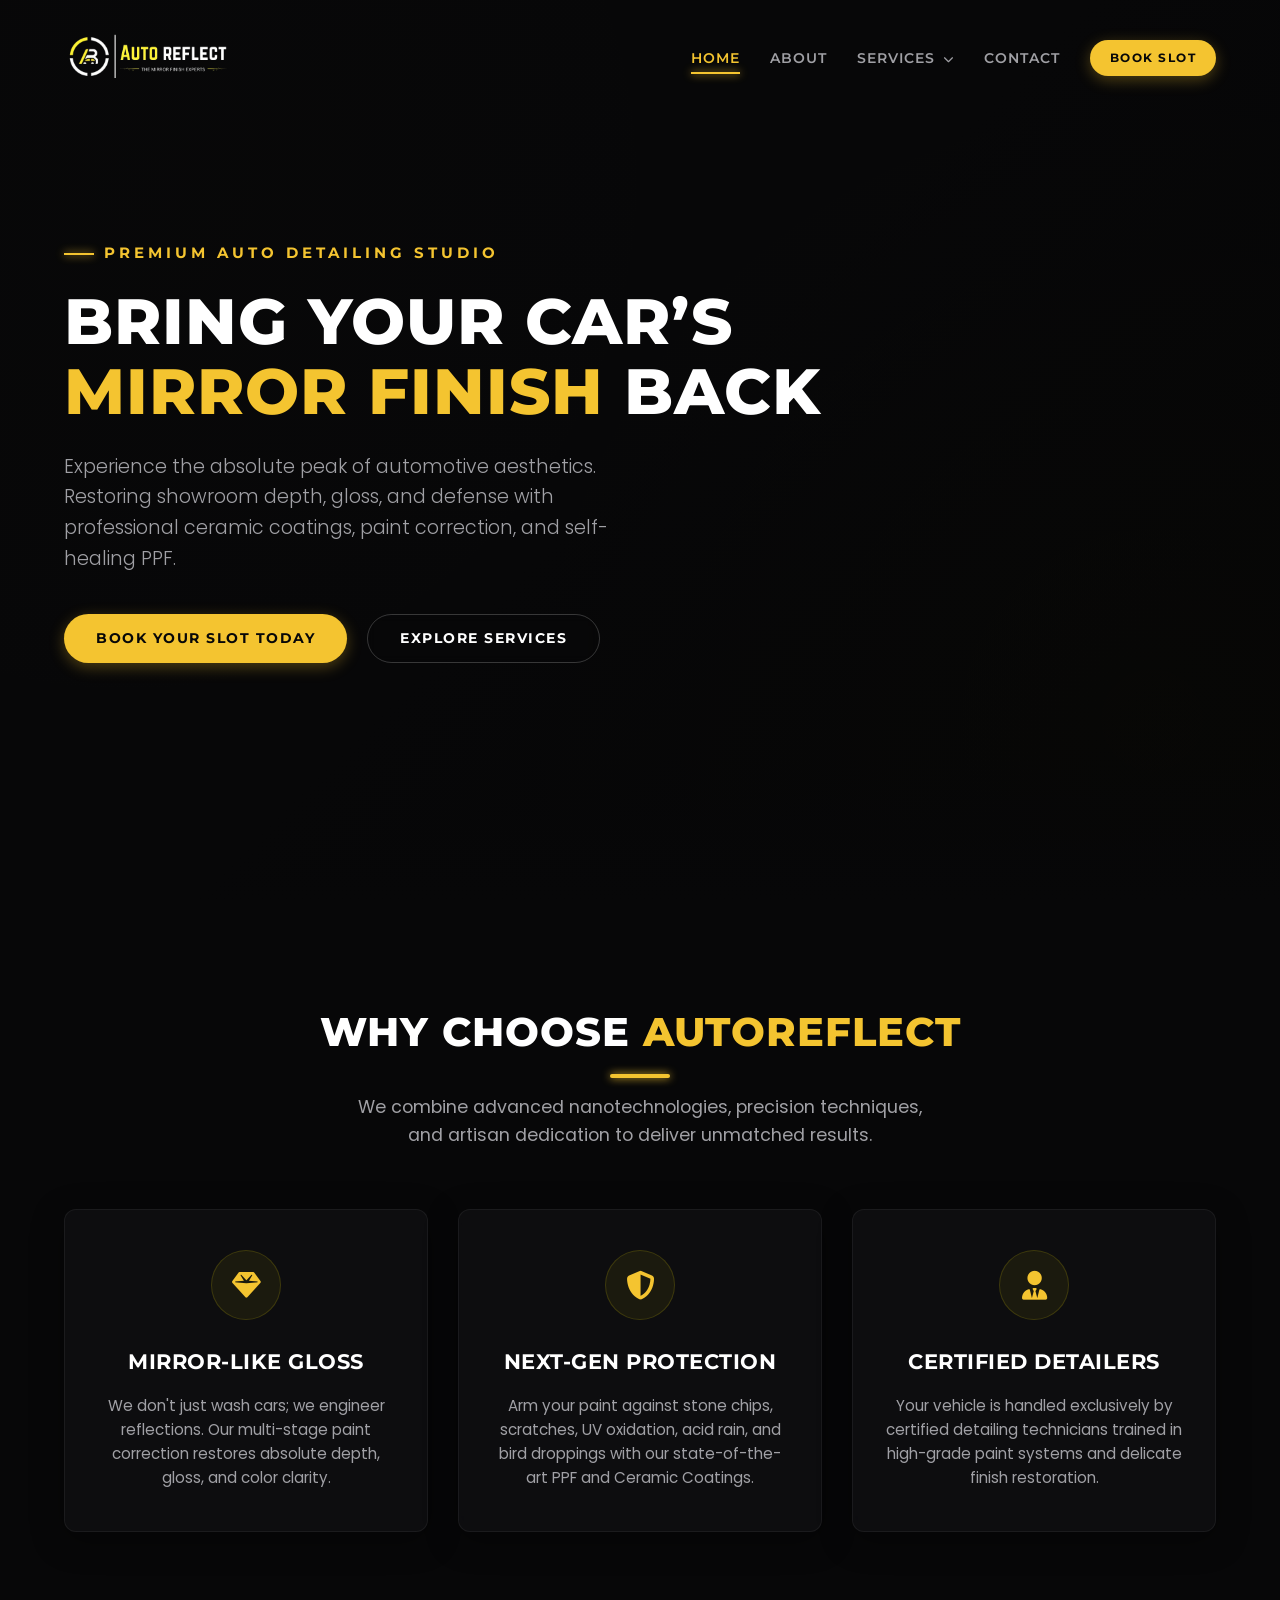
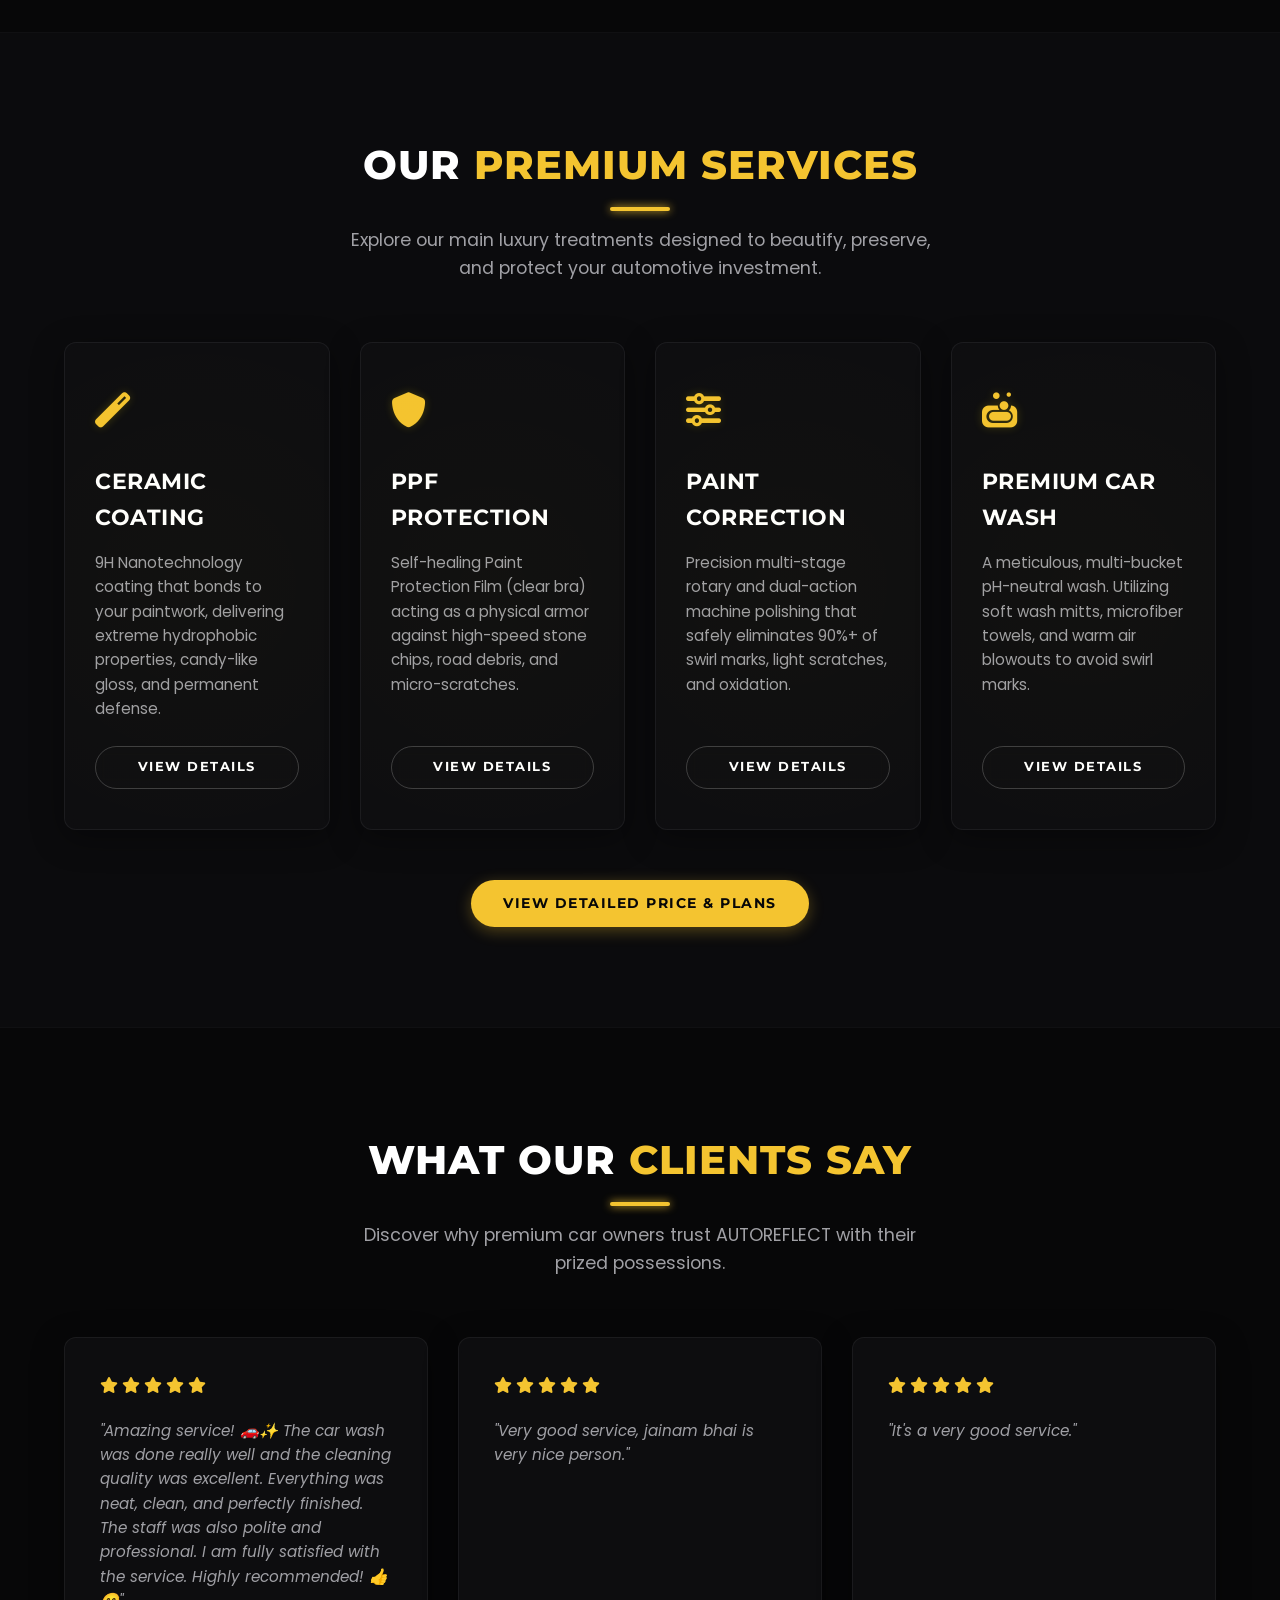
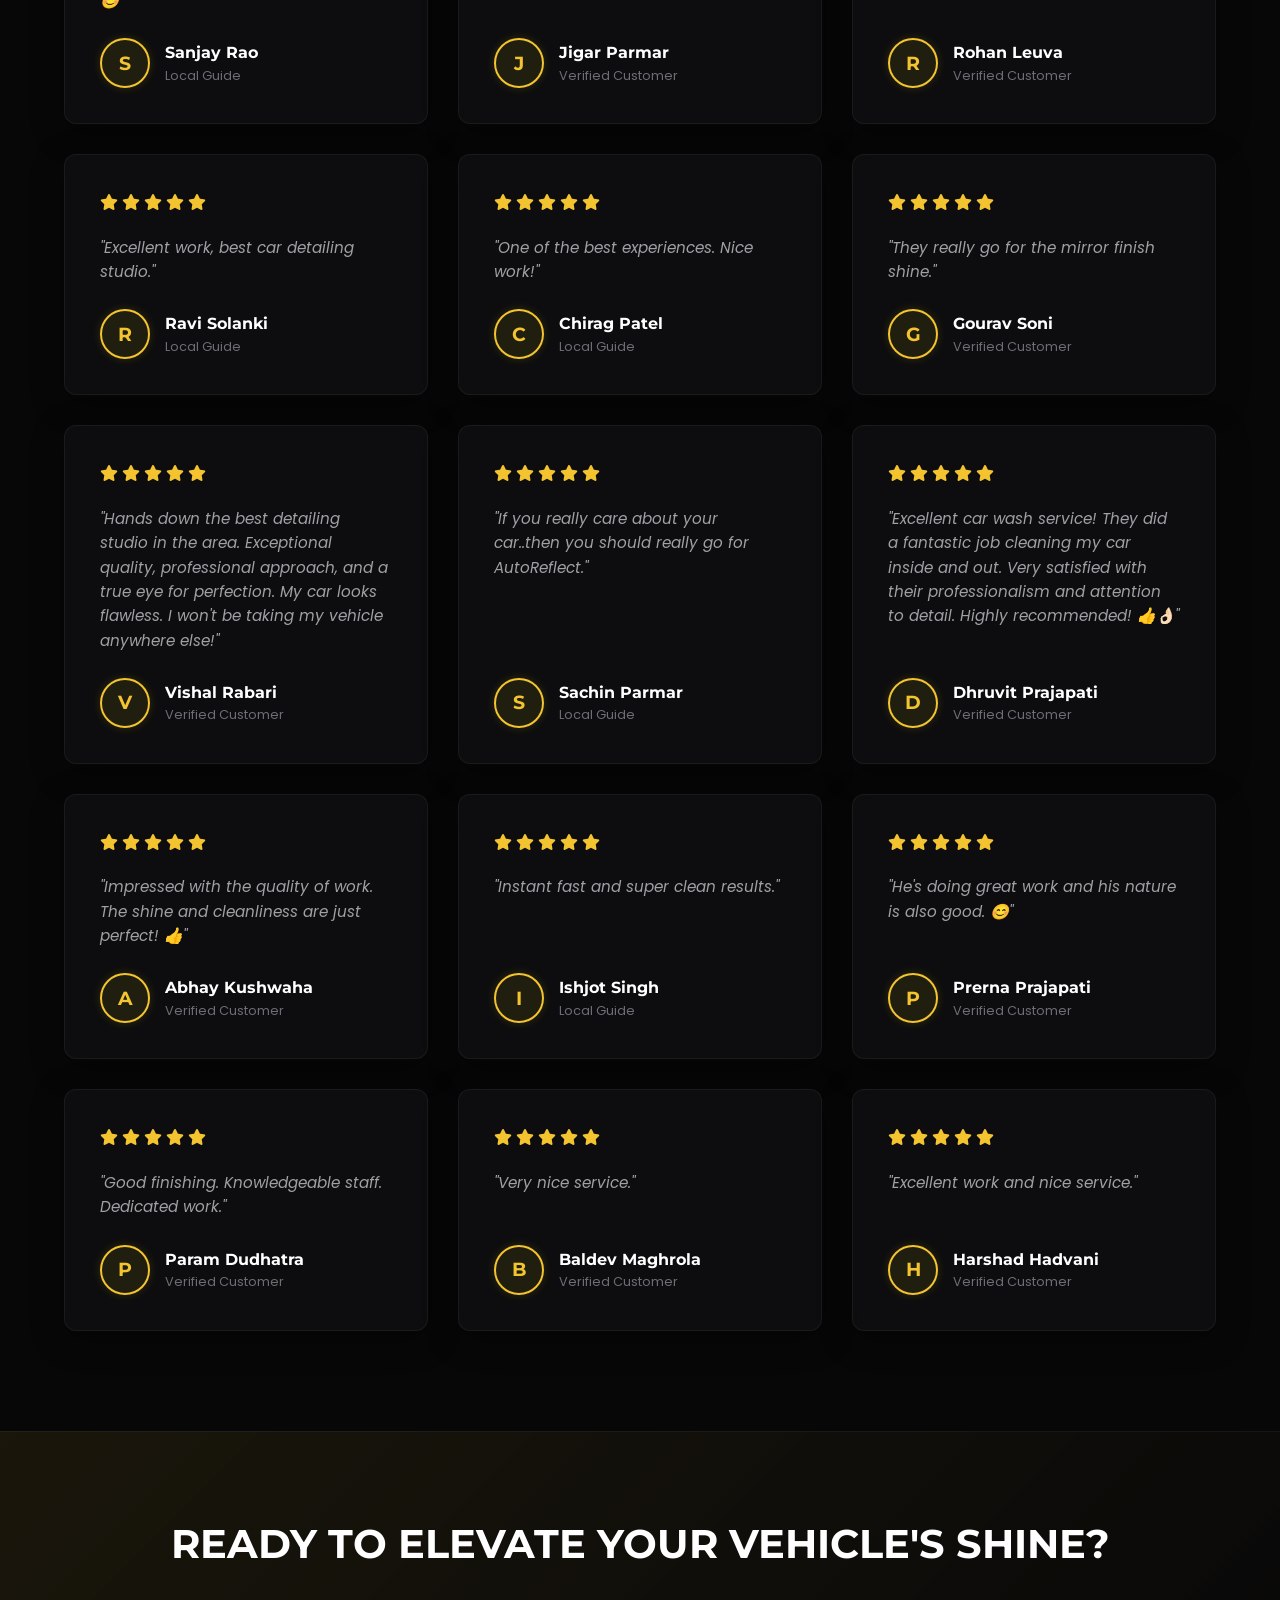
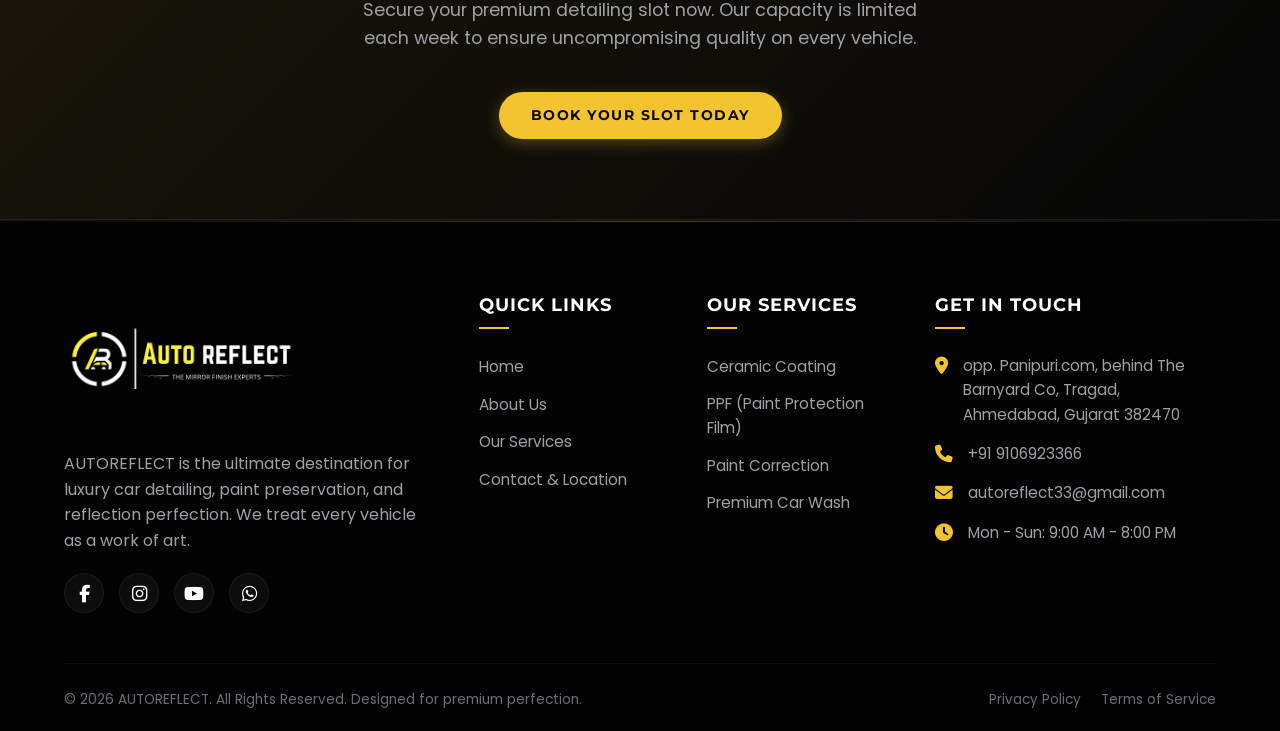
==== commit 3e496591: "Forced Node version 22 with quotes" ====
--- a/index.html
+++ b/index.html
@@ -171,7 +171,7 @@
             </div>
             
             <div class="testimonials-slider">
-                <!-- Review 1 -->
+                <!-- Review 1: Sanjay Rao -->
                 <div class="testimonial-card glass-panel reveal delay-100">
                     <div class="testimonial-stars">
                         <i class="fas fa-star"></i>
@@ -180,17 +180,17 @@
                         <i class="fas fa-star"></i>
                         <i class="fas fa-star"></i>
                     </div>
-                    <p class="testimonial-text">"The ceramic coating results are absolutely mind-blowing. Rain just slides right off, and the paint has a wet reflection like a literal mirror! AUTOREFLECT is in a league of their own."</p>
-                    <div class="testimonial-author">
-                        <img src="https://images.unsplash.com/photo-1507003211169-0a1dd7228f2d?q=80&w=150&auto=format&fit=crop" alt="James R." class="author-img">
-                        <div class="author-info">
-                            <h4>James R.</h4>
-                            <p>Audi R8 Owner</p>
-                        </div>
-                    </div>
-                </div>
-                
-                <!-- Review 2 -->
+                    <p class="testimonial-text">"Amazing service! 🚗✨ The car wash was done really well and the cleaning quality was excellent. Everything was neat, clean, and perfectly finished. The staff was also polite and professional. I am fully satisfied with the service. Highly recommended! 👍😊"</p>
+                    <div class="testimonial-author">
+                        <div class="author-avatar-initial">S</div>
+                        <div class="author-info">
+                            <h4>Sanjay Rao</h4>
+                            <p>Local Guide</p>
+                        </div>
+                    </div>
+                </div>
+                
+                <!-- Review 2: Jigar Parmar -->
                 <div class="testimonial-card glass-panel reveal delay-200">
                     <div class="testimonial-stars">
                         <i class="fas fa-star"></i>
@@ -199,17 +199,17 @@
                         <i class="fas fa-star"></i>
                         <i class="fas fa-star"></i>
                     </div>
-                    <p class="testimonial-text">"I got the full-body PPF for my new 911. The installation is completely seamless and invisible. Their attention to corners and edges is insane. True detailing artists!"</p>
-                    <div class="testimonial-author">
-                        <img src="https://images.unsplash.com/photo-1544005313-94ddf0286df2?q=80&w=150&auto=format&fit=crop" alt="Sophia K." class="author-img">
-                        <div class="author-info">
-                            <h4>Sophia K.</h4>
-                            <p>Porsche 911 Owner</p>
-                        </div>
-                    </div>
-                </div>
-                
-                <!-- Review 3 -->
+                    <p class="testimonial-text">"Very good service, jainam bhai is very nice person."</p>
+                    <div class="testimonial-author">
+                        <div class="author-avatar-initial">J</div>
+                        <div class="author-info">
+                            <h4>Jigar Parmar</h4>
+                            <p>Verified Customer</p>
+                        </div>
+                    </div>
+                </div>
+                
+                <!-- Review 3: Rohan Leuva -->
                 <div class="testimonial-card glass-panel reveal delay-300">
                     <div class="testimonial-stars">
                         <i class="fas fa-star"></i>
@@ -218,12 +218,240 @@
                         <i class="fas fa-star"></i>
                         <i class="fas fa-star"></i>
                     </div>
-                    <p class="testimonial-text">"They performed a multi-stage paint correction on my black Mustang. The swirls and micro-scratches are completely gone. The paint has regained a deep, ink-like luster."</p>
-                    <div class="testimonial-author">
-                        <img src="https://images.unsplash.com/photo-1500648767791-00dcc994a43e?q=80&w=150&auto=format&fit=crop" alt="Marcus L." class="author-img">
-                        <div class="author-info">
-                            <h4>Marcus L.</h4>
-                            <p>Ford Mustang Owner</p>
+                    <p class="testimonial-text">"It's a very good service."</p>
+                    <div class="testimonial-author">
+                        <div class="author-avatar-initial">R</div>
+                        <div class="author-info">
+                            <h4>Rohan Leuva</h4>
+                            <p>Verified Customer</p>
+                        </div>
+                    </div>
+                </div>
+
+                <!-- Review 4: Ravi Solanki -->
+                <div class="testimonial-card glass-panel reveal delay-100">
+                    <div class="testimonial-stars">
+                        <i class="fas fa-star"></i>
+                        <i class="fas fa-star"></i>
+                        <i class="fas fa-star"></i>
+                        <i class="fas fa-star"></i>
+                        <i class="fas fa-star"></i>
+                    </div>
+                    <p class="testimonial-text">"Excellent work, best car detailing studio."</p>
+                    <div class="testimonial-author">
+                        <div class="author-avatar-initial">R</div>
+                        <div class="author-info">
+                            <h4>Ravi Solanki</h4>
+                            <p>Local Guide</p>
+                        </div>
+                    </div>
+                </div>
+
+                <!-- Review 5: Chirag Patel -->
+                <div class="testimonial-card glass-panel reveal delay-200">
+                    <div class="testimonial-stars">
+                        <i class="fas fa-star"></i>
+                        <i class="fas fa-star"></i>
+                        <i class="fas fa-star"></i>
+                        <i class="fas fa-star"></i>
+                        <i class="fas fa-star"></i>
+                    </div>
+                    <p class="testimonial-text">"One of the best experiences. Nice work!"</p>
+                    <div class="testimonial-author">
+                        <div class="author-avatar-initial">C</div>
+                        <div class="author-info">
+                            <h4>Chirag Patel</h4>
+                            <p>Local Guide</p>
+                        </div>
+                    </div>
+                </div>
+
+                <!-- Review 6: Gourav Soni -->
+                <div class="testimonial-card glass-panel reveal delay-300">
+                    <div class="testimonial-stars">
+                        <i class="fas fa-star"></i>
+                        <i class="fas fa-star"></i>
+                        <i class="fas fa-star"></i>
+                        <i class="fas fa-star"></i>
+                        <i class="fas fa-star"></i>
+                    </div>
+                    <p class="testimonial-text">"They really go for the mirror finish shine."</p>
+                    <div class="testimonial-author">
+                        <div class="author-avatar-initial">G</div>
+                        <div class="author-info">
+                            <h4>Gourav Soni</h4>
+                            <p>Verified Customer</p>
+                        </div>
+                    </div>
+                </div>
+
+                <!-- Review 7: Vishal Rabari -->
+                <div class="testimonial-card glass-panel reveal delay-100">
+                    <div class="testimonial-stars">
+                        <i class="fas fa-star"></i>
+                        <i class="fas fa-star"></i>
+                        <i class="fas fa-star"></i>
+                        <i class="fas fa-star"></i>
+                        <i class="fas fa-star"></i>
+                    </div>
+                    <p class="testimonial-text">"Hands down the best detailing studio in the area. Exceptional quality, professional approach, and a true eye for perfection. My car looks flawless. I won't be taking my vehicle anywhere else!"</p>
+                    <div class="testimonial-author">
+                        <div class="author-avatar-initial">V</div>
+                        <div class="author-info">
+                            <h4>Vishal Rabari</h4>
+                            <p>Verified Customer</p>
+                        </div>
+                    </div>
+                </div>
+
+                <!-- Review 8: Sachin Parmar -->
+                <div class="testimonial-card glass-panel reveal delay-200">
+                    <div class="testimonial-stars">
+                        <i class="fas fa-star"></i>
+                        <i class="fas fa-star"></i>
+                        <i class="fas fa-star"></i>
+                        <i class="fas fa-star"></i>
+                        <i class="fas fa-star"></i>
+                    </div>
+                    <p class="testimonial-text">"If you really care about your car..then you should really go for AutoReflect."</p>
+                    <div class="testimonial-author">
+                        <div class="author-avatar-initial">S</div>
+                        <div class="author-info">
+                            <h4>Sachin Parmar</h4>
+                            <p>Local Guide</p>
+                        </div>
+                    </div>
+                </div>
+
+                <!-- Review 9: Dhruvit Prajapati -->
+                <div class="testimonial-card glass-panel reveal delay-300">
+                    <div class="testimonial-stars">
+                        <i class="fas fa-star"></i>
+                        <i class="fas fa-star"></i>
+                        <i class="fas fa-star"></i>
+                        <i class="fas fa-star"></i>
+                        <i class="fas fa-star"></i>
+                    </div>
+                    <p class="testimonial-text">"Excellent car wash service! They did a fantastic job cleaning my car inside and out. Very satisfied with their professionalism and attention to detail. Highly recommended! 👍👌🏻"</p>
+                    <div class="testimonial-author">
+                        <div class="author-avatar-initial">D</div>
+                        <div class="author-info">
+                            <h4>Dhruvit Prajapati</h4>
+                            <p>Verified Customer</p>
+                        </div>
+                    </div>
+                </div>
+
+                <!-- Review 10: Abhay Kushwaha -->
+                <div class="testimonial-card glass-panel reveal delay-100">
+                    <div class="testimonial-stars">
+                        <i class="fas fa-star"></i>
+                        <i class="fas fa-star"></i>
+                        <i class="fas fa-star"></i>
+                        <i class="fas fa-star"></i>
+                        <i class="fas fa-star"></i>
+                    </div>
+                    <p class="testimonial-text">"Impressed with the quality of work. The shine and cleanliness are just perfect! 👍"</p>
+                    <div class="testimonial-author">
+                        <div class="author-avatar-initial">A</div>
+                        <div class="author-info">
+                            <h4>Abhay Kushwaha</h4>
+                            <p>Verified Customer</p>
+                        </div>
+                    </div>
+                </div>
+
+                <!-- Review 11: Ishjot Singh -->
+                <div class="testimonial-card glass-panel reveal delay-200">
+                    <div class="testimonial-stars">
+                        <i class="fas fa-star"></i>
+                        <i class="fas fa-star"></i>
+                        <i class="fas fa-star"></i>
+                        <i class="fas fa-star"></i>
+                        <i class="fas fa-star"></i>
+                    </div>
+                    <p class="testimonial-text">"Instant fast and super clean results."</p>
+                    <div class="testimonial-author">
+                        <div class="author-avatar-initial">I</div>
+                        <div class="author-info">
+                            <h4>Ishjot Singh</h4>
+                            <p>Local Guide</p>
+                        </div>
+                    </div>
+                </div>
+
+                <!-- Review 12: Prerna Prajapati -->
+                <div class="testimonial-card glass-panel reveal delay-300">
+                    <div class="testimonial-stars">
+                        <i class="fas fa-star"></i>
+                        <i class="fas fa-star"></i>
+                        <i class="fas fa-star"></i>
+                        <i class="fas fa-star"></i>
+                        <i class="fas fa-star"></i>
+                    </div>
+                    <p class="testimonial-text">"He's doing great work and his nature is also good. 😊"</p>
+                    <div class="testimonial-author">
+                        <div class="author-avatar-initial">P</div>
+                        <div class="author-info">
+                            <h4>Prerna Prajapati</h4>
+                            <p>Verified Customer</p>
+                        </div>
+                    </div>
+                </div>
+
+                <!-- Review 13: Param Dudhatra -->
+                <div class="testimonial-card glass-panel reveal delay-100">
+                    <div class="testimonial-stars">
+                        <i class="fas fa-star"></i>
+                        <i class="fas fa-star"></i>
+                        <i class="fas fa-star"></i>
+                        <i class="fas fa-star"></i>
+                        <i class="fas fa-star"></i>
+                    </div>
+                    <p class="testimonial-text">"Good finishing. Knowledgeable staff. Dedicated work."</p>
+                    <div class="testimonial-author">
+                        <div class="author-avatar-initial">P</div>
+                        <div class="author-info">
+                            <h4>Param Dudhatra</h4>
+                            <p>Verified Customer</p>
+                        </div>
+                    </div>
+                </div>
+
+                <!-- Review 14: Baldev Maghrola -->
+                <div class="testimonial-card glass-panel reveal delay-200">
+                    <div class="testimonial-stars">
+                        <i class="fas fa-star"></i>
+                        <i class="fas fa-star"></i>
+                        <i class="fas fa-star"></i>
+                        <i class="fas fa-star"></i>
+                        <i class="fas fa-star"></i>
+                    </div>
+                    <p class="testimonial-text">"Very nice service."</p>
+                    <div class="testimonial-author">
+                        <div class="author-avatar-initial">B</div>
+                        <div class="author-info">
+                            <h4>Baldev Maghrola</h4>
+                            <p>Verified Customer</p>
+                        </div>
+                    </div>
+                </div>
+
+                <!-- Review 15: Harshad Hadvani -->
+                <div class="testimonial-card glass-panel reveal delay-300">
+                    <div class="testimonial-stars">
+                        <i class="fas fa-star"></i>
+                        <i class="fas fa-star"></i>
+                        <i class="fas fa-star"></i>
+                        <i class="fas fa-star"></i>
+                        <i class="fas fa-star"></i>
+                    </div>
+                    <p class="testimonial-text">"Excellent work and nice service."</p>
+                    <div class="testimonial-author">
+                        <div class="author-avatar-initial">H</div>
+                        <div class="author-info">
+                            <h4>Harshad Hadvani</h4>
+                            <p>Verified Customer</p>
                         </div>
                     </div>
                 </div>
@@ -289,7 +517,7 @@
                             <span>opp. Panipuri.com, behind The Barnyard Co, Tragad, Ahmedabad, Gujarat 382470</span>
                         </li>
                         <li>
-                            <i class="fas fa-phone-alt"></i>
+                            <i class="fas fa-phone"></i>
                             <a href="tel:+919106923366">+91 9106923366</a>
                         </li>
                         <li>
--- a/style.css
+++ b/style.css
@@ -356,27 +356,96 @@
     background-color: var(--primary-yellow);
 }
 
-/* Mobile Nav Styles */
+/* Mobile Nav Styles & Global Mobile Overrides */
 @media (max-width: 768px) {
+
+    /* Hamburger display */
     .hamburger {
         display: block;
     }
 
+    /* Fixed Header Adjustments on Mobile to prevent cutoff and ensure it remains sticky */
+    /* Fixed Header Adjustments on Mobile */
+    header {
+        position: fixed !important;
+        top: 0 !important;
+        left: 0 !important;
+        width: 100% !important;
+        padding: 10px 0 !important;
+        background: rgba(7, 7, 8, 0.9) !important;
+        border-bottom: 1px solid rgba(255, 255, 255, 0.05) !important;
+        z-index: 9999 !important;
+        /* સૌથી વધુ Z-index */
+        transform: none !important;
+        /* જૂના transform ને બળજબરીથી હટાવવા */
+        -webkit-transform: none !important;
+    }
+
+    header.scrolled {
+        position: fixed !important;
+        top: 0 !important;
+        left: 0 !important;
+        width: 100% !important;
+        padding: 6px 0 !important;
+        background: rgba(7, 7, 8, 0.98) !important;
+        border-bottom: 1px solid var(--border-color) !important;
+        box-shadow: 0 4px 30px rgba(0, 0, 0, 0.8) !important;
+        z-index: 9999 !important;
+        /* સૌથી વધુ Z-index */
+        transform: none !important;
+        -webkit-transform: none !important;
+    }
+
+    header .container {
+        display: flex !important;
+        justify-content: space-between !important;
+        align-items: center !important;
+    }
+
+    .logo-container {
+        align-items: flex-start !important;
+    }
+
+    /* Larger Mobile Logo Image for Premium Aesthetics */
+    header .logo-img {
+        height: 100px !important;
+        width: auto !important;
+    }
+
+    header.scrolled .logo-img {
+        height: 80px !important;
+    }
+
+    /* Responsive Logo Text styling */
+    .logo-text {
+        font-size: 1.75rem !important;
+        letter-spacing: 1.5px !important;
+    }
+
+    .logo-subtitle {
+        font-size: 0.65rem !important;
+        letter-spacing: 1.5px !important;
+    }
+
+    /* Mobile Menu Container with Glassmorphism & Slide-in Animation */
     .nav-menu {
         position: fixed;
         top: 0;
         right: -100%;
-        width: 80%;
-        max-width: 320px;
+        width: 85%;
+        max-width: 340px;
         height: 100vh;
-        background: rgba(7, 7, 8, 0.95);
-        backdrop-filter: blur(25px);
-        -webkit-backdrop-filter: blur(25px);
-        border-left: 1px solid var(--border-color);
+        background: linear-gradient(135deg, rgba(15, 15, 20, 0.98) 0%, rgba(7, 7, 8, 0.98) 100%);
+        backdrop-filter: blur(30px);
+        -webkit-backdrop-filter: blur(30px);
+        border-left: 1px solid rgba(255, 230, 0, 0.15);
+        box-shadow: -10px 0 40px rgba(0, 0, 0, 0.8);
         flex-direction: column;
         justify-content: center;
-        gap: 40px;
-        transition: var(--transition-smooth);
+        align-items: center;
+        gap: 25px;
+        padding: 80px 40px;
+        transition: all 0.5s cubic-bezier(0.25, 1, 0.5, 1);
         z-index: 1050;
     }
 
@@ -384,8 +453,136 @@
         right: 0;
     }
 
+    /* Premium Link Slide-Up & Fade-In Micro-animations */
+    .nav-menu li {
+        width: 100%;
+        text-align: center;
+        opacity: 0;
+        transform: translateY(20px);
+        transition: all 0.4s cubic-bezier(0.25, 1, 0.5, 1);
+    }
+
+    .nav-menu.is-active li {
+        opacity: 1;
+        transform: translateY(0);
+    }
+
+    .nav-menu.is-active li:nth-child(1) {
+        transition-delay: 0.1s;
+    }
+
+    .nav-menu.is-active li:nth-child(2) {
+        transition-delay: 0.15s;
+    }
+
+    .nav-menu.is-active li:nth-child(3) {
+        transition-delay: 0.2s;
+    }
+
+    .nav-menu.is-active li:nth-child(4) {
+        transition-delay: 0.25s;
+    }
+
+    .nav-menu.is-active li:nth-child(5) {
+        transition-delay: 0.3s;
+    }
+
     .nav-link {
-        font-size: 1.1rem;
+        font-size: 1.15rem;
+        padding: 10px 0;
+        display: inline-block;
+        width: 100%;
+    }
+
+    /* Book Slot Button Styling in mobile menu */
+    .nav-menu li a.btn {
+        width: auto;
+        min-width: 180px;
+        margin: 10px auto 0;
+        display: inline-block;
+    }
+
+    /* Prevent Hero layouts from cutting off or overlapping behind the header */
+    .hero {
+        height: auto !important;
+        min-height: 100vh !important;
+        padding-top: 130px !important;
+        padding-bottom: 60px !important;
+        display: flex !important;
+        align-items: center !important;
+    }
+
+    .hero .container {
+        display: flex !important;
+        flex-direction: column !important;
+        justify-content: center !important;
+    }
+
+    .hero-bg {
+        background-position: center !important;
+    }
+
+    /* Subtitle spacing and sizes on mobile */
+    .hero-subtitle {
+        font-size: 0.95rem !important;
+        line-height: 1.5 !important;
+        margin-bottom: 30px !important;
+    }
+
+    /* Booking CTA Banners styling */
+    .cta-banner {
+        padding: 60px 0 !important;
+    }
+
+    .cta-banner h2 {
+        font-size: 1.8rem !important;
+        line-height: 1.3 !important;
+    }
+
+    .cta-banner p {
+        font-size: 0.95rem !important;
+        margin-bottom: 25px !important;
+    }
+
+    /* Grid layout fixes for general grids */
+    .about-intro-grid {
+        grid-template-columns: 1fr !important;
+        gap: 30px !important;
+    }
+
+    /* Padding adjustments for lists and cards on mobile */
+    .why-card {
+        padding: 30px 20px !important;
+    }
+
+    .why-card h3 {
+        font-size: 1.15rem !important;
+    }
+
+    .why-card p {
+        font-size: 0.85rem !important;
+    }
+
+    .service-card {
+        padding: 30px 20px !important;
+    }
+
+    .service-card h3 {
+        font-size: 1.25rem !important;
+    }
+
+    .service-card p {
+        font-size: 0.85rem !important;
+        margin-bottom: 20px !important;
+    }
+
+    .service-features {
+        margin-bottom: 20px !important;
+        padding-top: 15px !important;
+    }
+
+    .service-features li {
+        font-size: 0.8rem !important;
     }
 }
 
@@ -768,6 +965,9 @@
 .testimonial-card {
     padding: 35px;
     position: relative;
+    display: flex;
+    flex-direction: column;
+    height: 100%;
 }
 
 .testimonial-stars {
@@ -781,12 +981,14 @@
     color: var(--text-gray);
     margin-bottom: 25px;
     font-size: 0.95rem;
+    flex-grow: 1;
 }
 
 .testimonial-author {
     display: flex;
     align-items: center;
     gap: 15px;
+    margin-top: auto;
 }
 
 .author-img {
@@ -795,6 +997,24 @@
     border-radius: 50%;
     border: 2px solid var(--primary-yellow);
     object-fit: cover;
+}
+
+.author-avatar-initial {
+    width: 50px;
+    height: 50px;
+    border-radius: 50%;
+    border: 2px solid var(--primary-yellow);
+    background: rgba(255, 230, 0, 0.08);
+    color: var(--primary-yellow);
+    display: flex;
+    align-items: center;
+    justify-content: center;
+    font-family: var(--font-heading);
+    font-weight: 700;
+    font-size: 1.2rem;
+    text-transform: uppercase;
+    box-shadow: 0 0 10px rgba(255, 230, 0, 0.15);
+    flex-shrink: 0;
 }
 
 .author-info h4 {
@@ -950,8 +1170,8 @@
 
 @media (max-width: 992px) {
     .about-intro-grid {
-        grid-template-columns: 1fr;
-        gap: 40px;
+        grid-template-columns: 1fr !important;
+        gap: 40px !important;
     }
 
     .about-img-badge {
